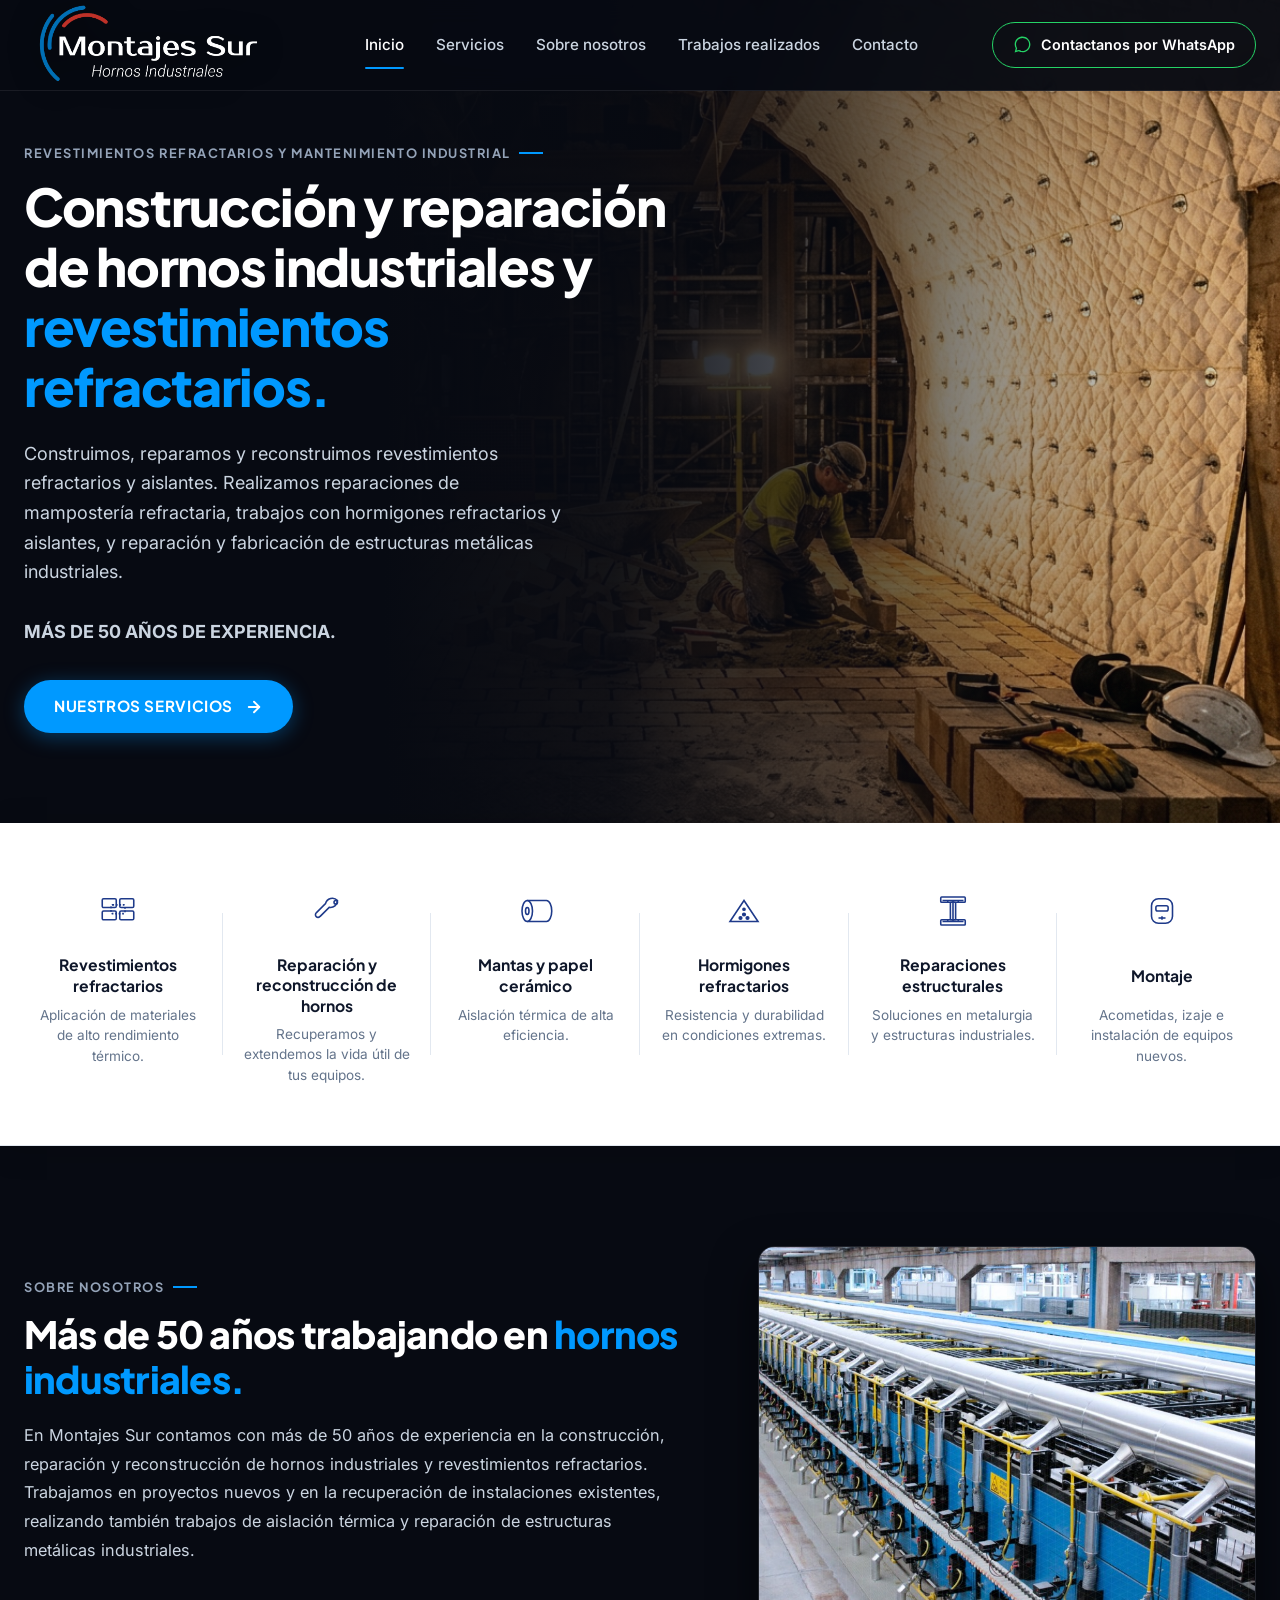
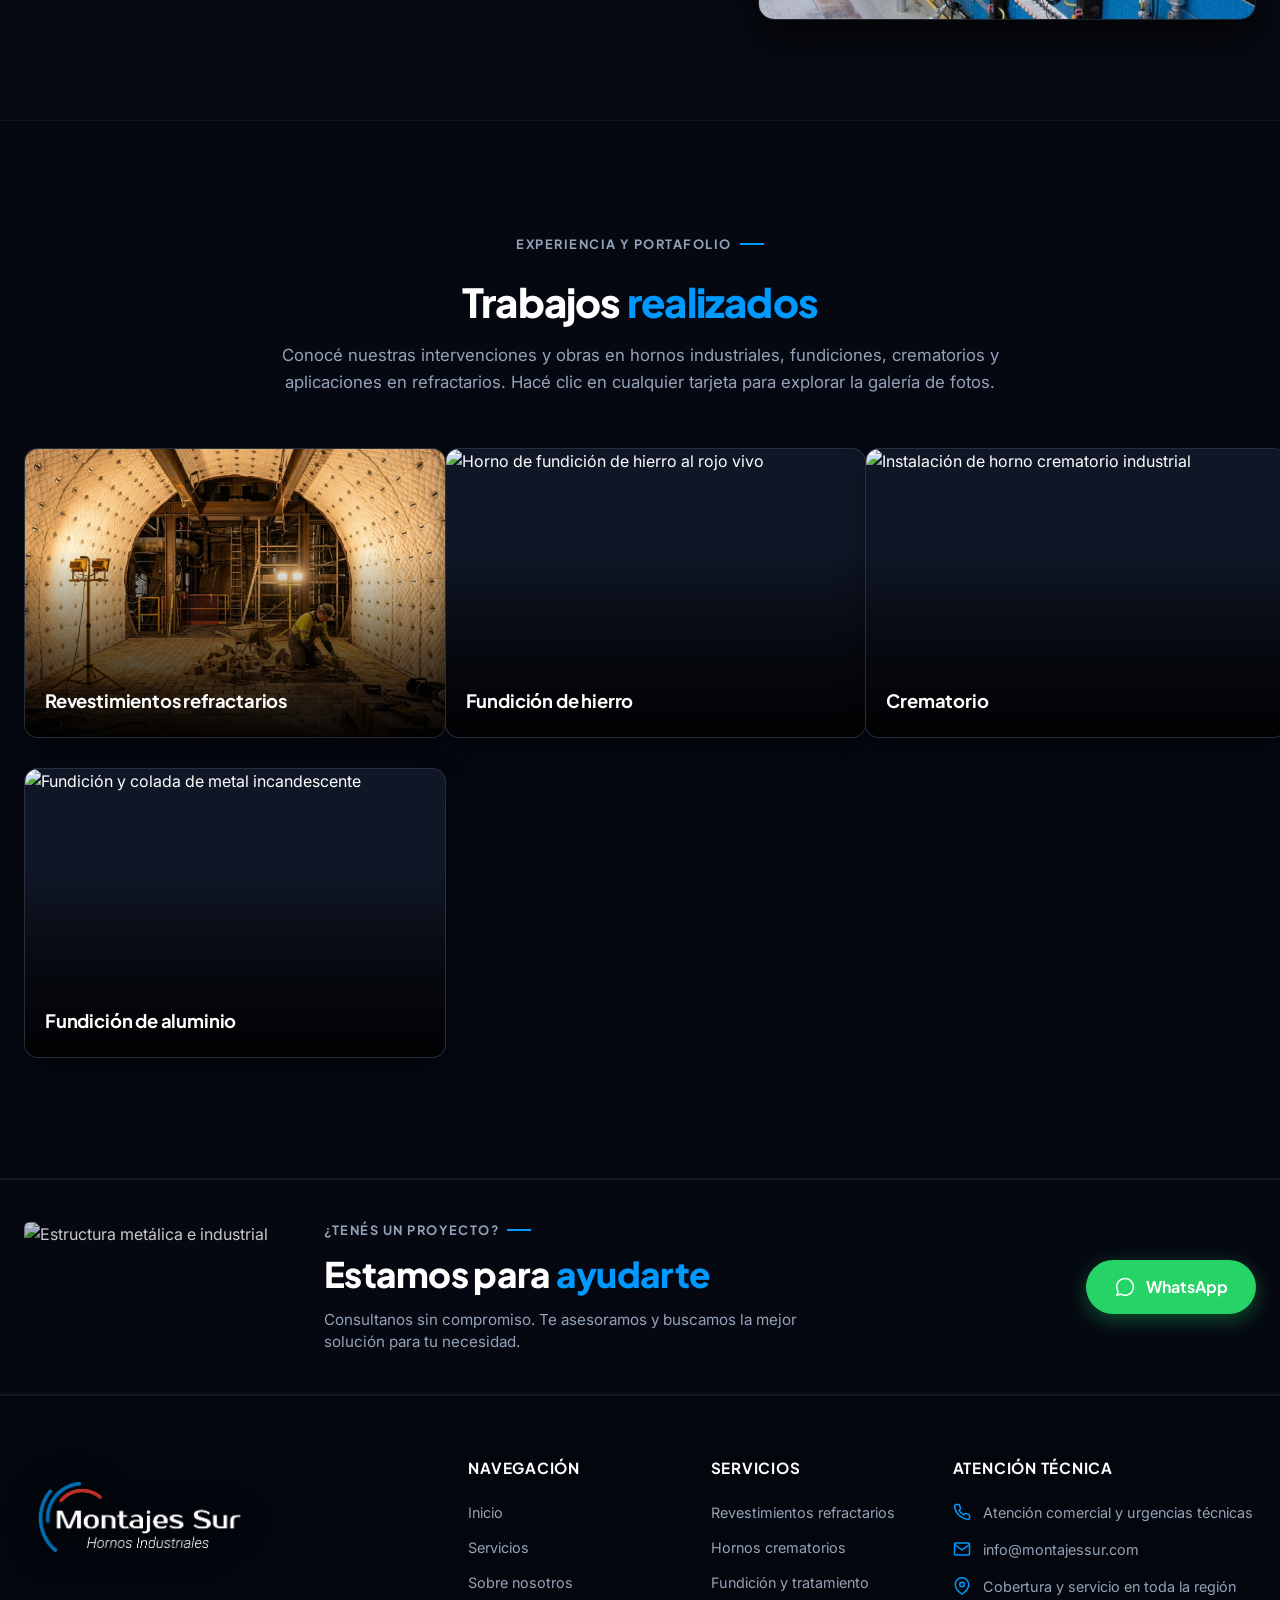
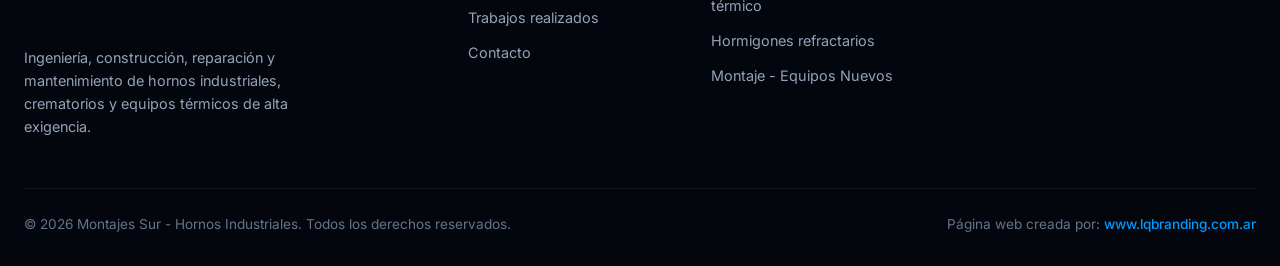
==== index.html @ ee06b04e "Agregar credito de desarrollo web en footer: LQ Branding" ====
<!DOCTYPE html>
<html lang="es">
<head>
    <meta charset="UTF-8">
    <meta name="viewport" content="width=device-width, initial-scale=1.0">
    <title>Montajes Sur | Hornos Industriales y Revestimientos Refractarios</title>
    <meta name="description" content="Más de 50 años de experiencia en la construcción, reparación y mantenimiento de hornos industriales, crematorios y equipos térmicos. Soluciones en refractarios.">

    <!-- Fuentes de Google -->
    <link rel="preconnect" href="https://fonts.googleapis.com">
    <link rel="preconnect" href="https://fonts.gstatic.com" crossorigin>
    <link href="https://fonts.googleapis.com/css2?family=Inter:wght@300;400;500;600;700&family=Plus+Jakarta+Sans:wght@500;600;700;800&display=swap" rel="stylesheet">

    <!-- Estilos CSS Vanilla -->
    <link rel="stylesheet" href="style.css">
</head>
<body>

    <!-- Overlay oscuro de fondo para cuando el menú móvil esté abierto -->
    <div class="nav-overlay" id="nav-overlay"></div>

    <!-- =========================================================================
         HEADER / BARRA DE NAVEGACIÓN
         ========================================================================= -->
    <header class="site-header">
        <div class="container nav-container">
            <!-- Logotipo Oficial Montajes Sur -->
            <a href="#inicio" class="brand-logo" aria-label="Montajes Sur Inicio">
                <img src="IMG/Montaje Sur LOGO.png" alt="Montajes Sur - Hornos Industriales" class="site-logo-img">
            </a>

            <!-- Menú de navegación (Desktop y Mobile) -->
            <nav class="nav-menu" id="nav-menu">
                <a href="#inicio" class="nav-link active">Inicio</a>
                <a href="#servicios" class="nav-link">Servicios</a>
                <a href="#nosotros" class="nav-link">Sobre nosotros</a>
                <a href="#trabajos" class="nav-link">Trabajos realizados</a>
                <a href="#contacto" class="nav-link">Contacto</a>
            </nav>

            <!-- Botón WhatsApp Desktop -->
            <a id="nav-whatsapp-btn" href="https://wa.me/5491100000000?text=Hola%20Montajes%20Sur,%20quisiera%20hacer%20una%20consulta" target="_blank" rel="noopener noreferrer" class="btn-whatsapp-outline nav-cta-btn">
                <svg viewBox="0 0 24 24">
                    <path d="M12.04 2C6.58 2 2.13 6.45 2.13 11.91C2.13 13.66 2.59 15.36 3.45 16.86L2.05 22L7.3 20.62C8.75 21.41 10.38 21.83 12.04 21.83C17.5 21.83 21.95 17.38 21.95 11.92C21.95 9.27 20.92 6.78 19.05 4.91C17.18 3.03 14.69 2 12.04 2M12.05 3.67C14.25 3.67 16.31 4.53 17.87 6.09C19.42 7.65 20.28 9.72 20.28 11.92C20.28 16.46 16.58 20.15 12.04 20.15C10.56 20.15 9.11 19.76 7.85 19.01L7.55 18.83L4.43 19.65L5.26 16.61L5.06 16.29C4.24 14.99 3.81 13.47 3.81 11.91C3.81 7.37 7.5 3.67 12.05 3.67Z"/>
                </svg>
                <span>Contactanos por WhatsApp</span>
            </a>

            <!-- Botón Hamburguesa para Móvil -->
            <button class="hamburger-btn" id="hamburger-btn" aria-label="Abrir menú de navegación" aria-expanded="false">
                <span></span>
                <span></span>
                <span></span>
            </button>
        </div>
    </header>

    <main>
        <!-- =========================================================================
             HERO SECTION
             ========================================================================= -->
        <section class="hero-section" id="inicio">
            <!-- Imagen de fondo con degradado fundido -->
            <div class="hero-background-wrapper">
                <div class="hero-overlay"></div>
                <img 
                    src="IMG/hero-horno.jpg" 
                    alt="Interior de horno industrial con revestimiento refractario e iluminación de trabajo" 
                    class="hero-bg-image"
                    onerror="this.onerror=null;this.src='https://images.unsplash.com/photo-1504917599217-d4dc5ebe6122?auto=format&fit=crop&w=1600&q=80'"
                >
            </div>

            <div class="container">
                <div class="hero-content">
                    <span class="section-pretitle">REVESTIMIENTOS REFRACTARIOS Y MANTENIMIENTO INDUSTRIAL</span>
                    <h1 class="hero-title">
                        Construcción y reparación de hornos industriales y <span class="accent-blue">revestimientos refractarios.</span>
                    </h1>
                    <p class="hero-description">
                        Construimos, reparamos y reconstruimos revestimientos refractarios y aislantes. Realizamos reparaciones de mampostería refractaria, trabajos con hormigones refractarios y aislantes, y reparación y fabricación de estructuras metálicas industriales.
                        <br><br>
                        <strong>MÁS DE 50 AÑOS DE EXPERIENCIA.</strong>
                    </p>
                    <a href="#servicios" class="btn-primary-blue">
                        <span>Nuestros Servicios</span>
                        <svg viewBox="0 0 24 24" fill="none" stroke="currentColor" stroke-width="2.5" stroke-linecap="round" stroke-linejoin="round">
                            <line x1="5" y1="12" x2="19" y2="12"></line>
                            <polyline points="12 5 19 12 12 19"></polyline>
                        </svg>
                    </a>
                </div>
            </div>
        </section>

        <!-- =========================================================================
             FRANJA BLANCA: LOS 6 SERVICIOS PRINCIPALES
             ========================================================================= -->
        <section class="services-strip" id="servicios">
            <div class="container">
                <div class="services-grid">

                    <!-- Tarjeta 1: Revestimientos refractarios -->
                    <div class="service-card">
                        <div class="service-icon-box" aria-hidden="true">
                            <svg viewBox="0 0 48 48" fill="none" stroke="currentColor">
                                <rect x="6" y="10" width="16" height="10" rx="1.5"/>
                                <rect x="26" y="10" width="16" height="10" rx="1.5"/>
                                <rect x="6" y="24" width="16" height="10" rx="1.5"/>
                                <rect x="26" y="24" width="16" height="10" rx="1.5"/>
                                <rect x="16" y="17" width="16" height="10" rx="1.5" stroke-dasharray="2 2"/>
                            </svg>
                        </div>
                        <h3 class="service-title">Revestimientos refractarios</h3>
                        <p class="service-text">Aplicación de materiales de alto rendimiento térmico.</p>
                    </div>

                    <!-- Tarjeta 2: Reparación y reconstrucción -->
                    <div class="service-card">
                        <div class="service-icon-box" aria-hidden="true">
                            <svg viewBox="0 0 48 48" fill="none" stroke="currentColor">
                                <path d="M36 12a8 8 0 0 1-9.5 7.8L16.2 30.1a3 3 0 1 1-4.2-4.2l10.3-10.3A8 8 0 0 1 36 12z"/>
                                <circle cx="34" cy="14" r="2"/>
                            </svg>
                        </div>
                        <h3 class="service-title">Reparación y reconstrucción de hornos</h3>
                        <p class="service-text">Recuperamos y extendemos la vida útil de tus equipos.</p>
                    </div>

                    <!-- Tarjeta 3: Mantas y papel cerámico -->
                    <div class="service-card">
                        <div class="service-icon-box" aria-hidden="true">
                            <svg viewBox="0 0 48 48" fill="none" stroke="currentColor">
                                <ellipse cx="14" cy="24" rx="6" ry="12"/>
                                <path d="M14 12h22c3.3 0 6 5.4 6 12s-2.7 12-6 12H14"/>
                                <ellipse cx="14" cy="24" rx="2" ry="4"/>
                            </svg>
                        </div>
                        <h3 class="service-title">Mantas y papel cerámico</h3>
                        <p class="service-text">Aislación térmica de alta eficiencia.</p>
                    </div>

                    <!-- Tarjeta 4: Hormigones refractarios -->
                    <div class="service-card">
                        <div class="service-icon-box" aria-hidden="true">
                            <svg viewBox="0 0 48 48" fill="none" stroke="currentColor">
                                <path d="M8 36L24 12L40 36H8Z"/>
                                <circle cx="24" cy="28" r="1.5" fill="currentColor"/>
                                <circle cx="20" cy="32" r="1.5" fill="currentColor"/>
                                <circle cx="28" cy="32" r="1.5" fill="currentColor"/>
                                <circle cx="24" cy="22" r="1.2" fill="currentColor"/>
                            </svg>
                        </div>
                        <h3 class="service-title">Hormigones refractarios</h3>
                        <p class="service-text">Resistencia y durabilidad en condiciones extremas.</p>
                    </div>

                    <!-- Tarjeta 5: Reparaciones estructurales -->
                    <div class="service-card">
                        <div class="service-icon-box" aria-hidden="true">
                            <svg viewBox="0 0 48 48" fill="none" stroke="currentColor">
                                <path d="M12 12h24M12 36h24M24 12v24M18 12v2M30 12v2M18 34v2M30 34v2"/>
                                <rect x="10" y="8" width="28" height="6" rx="1"/>
                                <rect x="10" y="34" width="28" height="6" rx="1"/>
                                <rect x="21" y="14" width="6" height="20" rx="1"/>
                            </svg>
                        </div>
                        <h3 class="service-title">Reparaciones estructurales</h3>
                        <p class="service-text">Soluciones en metalurgia y estructuras industriales.</p>
                    </div>

                    <!-- Tarjeta 6: Montaje - Equipos Nuevos -->
                    <div class="service-card">
                        <div class="service-icon-box" aria-hidden="true">
                            <svg viewBox="0 0 48 48" fill="none" stroke="currentColor">
                                <rect x="12" y="10" width="24" height="28" rx="8"/>
                                <rect x="17" y="18" width="14" height="6" rx="2"/>
                                <line x1="24" y1="30" x2="24" y2="34"/>
                                <line x1="20" y1="32" x2="28" y2="32"/>
                            </svg>
                        </div>
                        <h3 class="service-title">Montaje</h3>
                        <p class="service-text">Acometidas, izaje e instalación de equipos nuevos.</p>
                    </div>

                </div>
            </div>
        </section>

        <!-- =========================================================================
             SECCIÓN 1: "SOBRE NOSOTROS"
             ========================================================================= -->
        <section class="about-section" id="nosotros">
            <div class="container">
                <div class="about-layout-standalone">

                    <!-- Columna Izquierda: Información Corporativa -->
                    <div class="about-content">
                        <span class="section-pretitle">SOBRE NOSOTROS</span>
                        <h2 class="about-title">
                            Más de 50 años trabajando en <span class="accent-blue">hornos industriales.</span>
                        </h2>
                        <p class="about-description">
                            En Montajes Sur contamos con más de 50 años de experiencia en la construcción, reparación y reconstrucción de hornos industriales y revestimientos refractarios. Trabajamos en proyectos nuevos y en la recuperación de instalaciones existentes, realizando también trabajos de aislación térmica y reparación de estructuras metálicas industriales.
                        </p>
                    </div>

                    <!-- Columna Derecha: Imagen Industrial Destacada -->
                    <div class="about-showcase-box">
                        <div class="about-image-wrapper">
                            <img 
                                src="IMG/sobre-nosotros.jpg" 
                                alt="Instalaciones y hornos industriales Montajes Sur" 
                                class="about-showcase-img"
                                onerror="this.onerror=null;this.src='IMG/hero-horno.jpg'"
                            >
                        </div>
                    </div>

                </div>
            </div>
        </section>

        <!-- =========================================================================
             SECCIÓN 2: "TRABAJOS REALIZADOS" (SECCIÓN DEDICADA CON TARJETAS GRANDES)
             ========================================================================= -->
        <section class="works-section" id="trabajos">
            <div class="container">
                
                <div class="section-heading-center">
                    <span class="section-pretitle">EXPERIENCIA Y PORTAFOLIO</span>
                    <h2 class="section-title-large">
                        Trabajos <span class="accent-blue">realizados</span>
                    </h2>
                    <p class="section-subtitle-text">
                        Conocé nuestras intervenciones y obras en hornos industriales, fundiciones, crematorios y aplicaciones en refractarios. Hacé clic en cualquier tarjeta para explorar la galería de fotos.
                    </p>
                </div>

                <!-- Grilla de Tarjetas Grandes (se llena dinámicamente desde Supabase) -->
                <div class="gallery-grid-large" id="trabajos-grid">
                    <!-- Tarjeta 1: Revestimientos refractarios -->
                    <div class="gallery-card">
                        <img 
                            src="IMG/hero-horno.jpg" 
                            alt="Revestimientos refractarios en interior de horno" 
                            class="gallery-card-img"
                        >
                        <div class="gallery-card-overlay">
                            <span class="gallery-card-label">Revestimientos refractarios</span>
                        </div>
                    </div>

                    <!-- Tarjeta 2: Fundición de hierro -->
                    <div class="gallery-card">
                        <img 
                            src="https://images.unsplash.com/photo-1518709268805-4e9042af9f23?auto=format&fit=crop&w=800&q=80" 
                            alt="Horno de fundición de hierro al rojo vivo" 
                            class="gallery-card-img"
                        >
                        <div class="gallery-card-overlay">
                            <span class="gallery-card-label">Fundición de hierro</span>
                        </div>
                    </div>

                    <!-- Tarjeta 3: Crematorio -->
                    <div class="gallery-card">
                        <img 
                            src="https://images.unsplash.com/photo-1587293852726-70cdb56c2866?auto=format&fit=crop&w=800&q=80" 
                            alt="Instalación de horno crematorio industrial" 
                            class="gallery-card-img"
                        >
                        <div class="gallery-card-overlay">
                            <span class="gallery-card-label">Crematorio</span>
                        </div>
                    </div>

                    <!-- Tarjeta 4: Fundición de aluminio -->
                    <div class="gallery-card">
                        <img 
                            src="https://images.unsplash.com/photo-1504917599217-d4dc5ebe6122?auto=format&fit=crop&w=800&q=80" 
                            alt="Fundición y colada de metal incandescente" 
                            class="gallery-card-img"
                        >
                        <div class="gallery-card-overlay">
                            <span class="gallery-card-label">Fundición de aluminio</span>
                        </div>
                    </div>
                </div>

            </div>
        </section>

        <!-- =========================================================================
             BANNER PRE-FOOTER: "¿TENÉS UN PROYECTO? ESTAMOS PARA AYUDARTE"
             ========================================================================= -->
        <section class="cta-banner-section" id="contacto">
            <div class="container">
                <div class="cta-banner-grid">
                    <!-- Imagen miniatura industrial de vigas y planta -->
                    <div class="cta-banner-image-box">
                        <img 
                            src="https://images.unsplash.com/photo-1513828583688-c52646db42da?auto=format&fit=crop&w=600&q=80" 
                            alt="Estructura metálica e industrial" 
                            class="cta-banner-img"
                        >
                    </div>

                    <!-- Texto del Banner -->
                    <div class="cta-banner-text">
                        <span class="section-pretitle" style="margin-bottom: 6px;">¿TENÉS UN PROYECTO?</span>
                        <h2 class="cta-banner-title">
                            Estamos para <span class="accent-blue">ayudarte</span>
                        </h2>
                        <p class="cta-banner-desc" id="cta-banner-desc">
                            Consultanos sin compromiso. Te asesoramos y buscamos la mejor solución para tu necesidad.
                        </p>
                    </div>

                    <!-- Botón WhatsApp de Acción Directa -->
                    <div class="cta-banner-btn-box">
                        <a id="cta-whatsapp-btn" href="https://wa.me/5491100000000?text=Hola%20Montajes%20Sur,%20tengo%20un%20proyecto%20y%20quisiera%20asesoramiento" target="_blank" rel="noopener noreferrer" class="btn-whatsapp-solid">
                            <svg viewBox="0 0 24 24">
                                <path d="M12.04 2C6.58 2 2.13 6.45 2.13 11.91C2.13 13.66 2.59 15.36 3.45 16.86L2.05 22L7.3 20.62C8.75 21.41 10.38 21.83 12.04 21.83C17.5 21.83 21.95 17.38 21.95 11.92C21.95 9.27 20.92 6.78 19.05 4.91C17.18 3.03 14.69 2 12.04 2M12.05 3.67C14.25 3.67 16.31 4.53 17.87 6.09C19.42 7.65 20.28 9.72 20.28 11.92C20.28 16.46 16.58 20.15 12.04 20.15C10.56 20.15 9.11 19.76 7.85 19.01L7.55 18.83L4.43 19.65L5.26 16.61L5.06 16.29C4.24 14.99 3.81 13.47 3.81 11.91C3.81 7.37 7.5 3.67 12.05 3.67Z"/>
                            </svg>
                            <span>WhatsApp</span>
                        </a>
                    </div>
                </div>
            </div>
        </section>
    </main>

    <!-- =========================================================================
         FOOTER CORPORATIVO
         ========================================================================= -->
    <footer class="site-footer">
        <div class="container">
            <div class="footer-grid">
                <!-- Columna Marca -->
                <div class="footer-col-brand">
                    <a href="#inicio" class="brand-logo" style="margin-bottom: 12px;" aria-label="Montajes Sur Inicio">
                        <img src="IMG/Montaje Sur LOGO.png" alt="Montajes Sur - Hornos Industriales" class="site-logo-img footer-logo-img">
                    </a>
                    <p class="footer-brand-text">
                        Ingeniería, construcción, reparación y mantenimiento de hornos industriales, crematorios y equipos térmicos de alta exigencia.
                    </p>
                </div>

                <!-- Columna Enlaces Rápidos -->
                <div>
                    <h4 class="footer-col-title">Navegación</h4>
                    <ul class="footer-links">
                        <li><a href="#inicio">Inicio</a></li>
                        <li><a href="#servicios">Servicios</a></li>
                        <li><a href="#nosotros">Sobre nosotros</a></li>
                        <li><a href="#trabajos">Trabajos realizados</a></li>
                        <li><a href="#contacto">Contacto</a></li>
                    </ul>
                </div>

                <!-- Columna Especialidades -->
                <div>
                    <h4 class="footer-col-title">Servicios</h4>
                    <ul class="footer-links">
                        <li><a href="#servicios">Revestimientos refractarios</a></li>
                        <li><a href="#servicios">Hornos crematorios</a></li>
                        <li><a href="#servicios">Fundición y tratamiento térmico</a></li>
                        <li><a href="#servicios">Hormigones refractarios</a></li>
                        <li><a href="#servicios">Montaje - Equipos Nuevos</a></li>
                    </ul>
                </div>

                <!-- Columna Contacto -->
                <div>
                    <h4 class="footer-col-title">Atención Técnica</h4>
                    <div class="footer-contact-item">
                        <svg viewBox="0 0 24 24" fill="none" stroke="currentColor" stroke-width="2"><path d="M22 16.92v3a2 2 0 0 1-2.18 2 19.79 19.79 0 0 1-8.63-3.07 19.5 19.5 0 0 1-6-6 19.79 19.79 0 0 1-3.07-8.67A2 2 0 0 1 4.11 2h3a2 2 0 0 1 2 1.72 12.84 12.84 0 0 0 .7 2.81 2 2 0 0 1-.45 2.11L8.09 9.91a16 16 0 0 0 6 6l1.27-1.27a2 2 0 0 1 2.11-.45 12.84 12.84 0 0 0 2.81.7A2 2 0 0 1 22 16.92z"></path></svg>
                        <span id="footer-telefono">Atención comercial y urgencias técnicas</span>
                    </div>
                    <div class="footer-contact-item">
                        <svg viewBox="0 0 24 24" fill="none" stroke="currentColor" stroke-width="2"><path d="M4 4h16c1.1 0 2 .9 2 2v12c0 1.1-.9 2-2 2H4c-1.1 0-2-.9-2-2V6c0-1.1.9-2 2-2z"></path><polyline points="22,6 12,13 2,6"></polyline></svg>
                        <span id="footer-email">info@montajessur.com</span>
                    </div>
                    <div class="footer-contact-item">
                        <svg viewBox="0 0 24 24" fill="none" stroke="currentColor" stroke-width="2"><path d="M21 10c0 7-9 13-9 13s-9-6-9-13a9 9 0 0 1 18 0z"></path><circle cx="12" cy="10" r="3"></circle></svg>
                        <span id="footer-cobertura">Cobertura y servicio en toda la región</span>
                    </div>
                </div>
            </div>

            <div class="footer-bottom">
                <p>&copy; 2026 Montajes Sur - Hornos Industriales. Todos los derechos reservados.</p>
                <p>Página web creada por: <a href="https://www.lqbranding.com.ar" target="_blank" rel="noopener noreferrer" class="footer-credit-link">www.lqbranding.com.ar</a></p>
            </div>
        </div>
    </footer>

    <!-- =========================================================================
         VISOR MODAL / LIGHTBOX PARA VISUALIZAR TRABAJOS Y SUS FOTOS
         ========================================================================= -->
    <div id="lightbox-modal" class="lightbox-overlay" aria-hidden="true" role="dialog">
        <div class="lightbox-container">
            <button id="lightbox-close-btn" class="lightbox-close-btn" aria-label="Cerrar visor">&times;</button>
            
            <div class="lightbox-main-img-wrap">
                <button id="lightbox-prev-btn" class="lightbox-nav-btn lightbox-prev-btn" aria-label="Foto anterior">
                    <svg viewBox="0 0 24 24" fill="none" stroke="currentColor" stroke-width="2.5" width="20" height="20">
                        <polyline points="15 18 9 12 15 6"></polyline>
                    </svg>
                </button>

                <img id="lightbox-current-img" src="" alt="Trabajo realizado" class="lightbox-main-img">

                <button id="lightbox-next-btn" class="lightbox-nav-btn lightbox-next-btn" aria-label="Foto siguiente">
                    <svg viewBox="0 0 24 24" fill="none" stroke="currentColor" stroke-width="2.5" width="20" height="20">
                        <polyline points="9 18 15 12 9 6"></polyline>
                    </svg>
                </button>
            </div>

            <div class="lightbox-info">
                <div>
                    <h3 id="lightbox-title" class="lightbox-title">Título del trabajo</h3>
                    <p id="lightbox-desc" style="font-size: 0.85rem; color: var(--color-text-gray); margin-top: 4px;"></p>
                </div>
                <span id="lightbox-counter" class="lightbox-counter">1 / 1</span>
            </div>

            <div id="lightbox-thumbs-strip" class="lightbox-thumbs-strip"></div>
        </div>
    </div>

    <!-- Supabase JS Client y Conexión -->
    <script src="https://cdn.jsdelivr.net/npm/@supabase/supabase-js@2"></script>
    <script src="supabase-client.js"></script>

    <!-- Lógica JavaScript Vanilla para navegación y menú hamburguesa -->
    <script src="script.js"></script>
</body>
</html>
---- style.css ----
/* ==========================================================================
   MONTAJES SUR - HORNOS INDUSTRIALES
   Estilos Principales (Vanilla CSS - Responsive - Sin frameworks)
   ========================================================================== */

@import url('https://fonts.googleapis.com/css2?family=Plus+Jakarta+Sans:wght@400;500;600;700;800&family=Inter:wght@300;400;500;600;700&display=swap');

/* --- 1. VARIABLES GLOBALES --- */
:root {
    --font-heading: 'Plus Jakarta Sans', sans-serif;
    --font-body: 'Inter', sans-serif;

    /* Paleta Cromática */
    --color-bg-dark: #070a12;
    --color-bg-hero: #070a12;
    --color-bg-card-dark: #0f1626;
    --color-bg-light: #ffffff;
    --color-bg-light-soft: #f8fafc;

    --color-accent-blue: #0099ff;
    --color-accent-blue-hover: #007fd6;
    --color-accent-blue-light: #38bdf8;
    --color-accent-red: #ef4444;

    --color-whatsapp: #25d366;
    --color-whatsapp-hover: #1ebd57;

    --color-text-white: #ffffff;
    --color-text-gray: #94a3b8;
    --color-text-dark: #0f172a;
    --color-text-dark-muted: #64748b;

    --border-dark: rgba(255, 255, 255, 0.08);
    --border-light: #e2e8f0;

    --shadow-soft: 0 10px 30px -10px rgba(0, 0, 0, 0.3);
    --shadow-card: 0 4px 20px rgba(0, 0, 0, 0.06);

    --transition: all 0.3s cubic-bezier(0.4, 0, 0.2, 1);
    --container-max: 1320px;
}

/* --- 2. RESET Y BASES --- */
*, *::before, *::after {
    margin: 0;
    padding: 0;
    box-sizing: border-box;
}

html {
    scroll-behavior: smooth;
    font-size: 16px;
    scroll-padding-top: 105px;
}

/* Compensación de desplazamiento para que el header fijo nunca tape las secciones */
#inicio,
#servicios,
#nosotros,
#trabajos,
#contacto {
    scroll-margin-top: 105px;
}

body {
    font-family: var(--font-body);
    background-color: var(--color-bg-dark);
    color: var(--color-text-white);
    line-height: 1.6;
    overflow-x: hidden;
    -webkit-font-smoothing: antialiased;
}

img {
    max-width: 100%;
    height: auto;
    display: block;
}

a {
    text-decoration: none;
    color: inherit;
    transition: var(--transition);
}

ul {
    list-style: none;
}

button {
    font-family: inherit;
    cursor: pointer;
    border: none;
    background: none;
    transition: var(--transition);
}

.container {
    width: 100%;
    max-width: var(--container-max);
    margin: 0 auto;
    padding: 0 24px;
}

/* Acentos y Tipografía Reutilizable */
.accent-blue {
    color: var(--color-accent-blue);
}

.section-pretitle {
    display: inline-flex;
    align-items: center;
    gap: 8px;
    font-family: var(--font-heading);
    font-size: 0.8rem;
    font-weight: 700;
    letter-spacing: 0.12em;
    text-transform: uppercase;
    color: var(--color-text-gray);
    margin-bottom: 14px;
}

.section-pretitle::after {
    content: "";
    display: inline-block;
    width: 24px;
    height: 2px;
    background-color: var(--color-accent-blue);
}

/* --- 3. HEADER & NAVEGACIÓN --- */
.site-header {
    position: fixed;
    top: 0;
    left: 0;
    width: 100%;
    z-index: 2000;
    background-color: rgba(7, 10, 18, 0.95);
    backdrop-filter: blur(12px);
    border-bottom: 1px solid var(--border-dark);
    transition: var(--transition);
}

.nav-container {
    display: flex;
    align-items: center;
    justify-content: space-between;
    height: 90px;
}

/* Logo Oficial */
.brand-logo {
    display: inline-flex;
    align-items: center;
    text-decoration: none;
    z-index: 2050;
}

.site-logo-img {
    height: 188px;
    width: auto;
    max-width: 580px;
    object-fit: contain;
    display: block;
    margin: -44px 16px -44px 0;
    filter: drop-shadow(0 2px 14px rgba(0, 0, 0, 0.6));
    transition: transform 0.25s ease;
}

.brand-logo:hover .site-logo-img {
    transform: scale(1.04);
}

.footer-logo-img {
    height: 175px;
    max-width: 550px;
    margin: -25px 0 12px 0;
}

/* Navegación Desktop */
.nav-menu {
    display: flex;
    align-items: center;
    gap: 32px;
}

.nav-link {
    font-size: 0.95rem;
    font-weight: 500;
    color: #cbd5e1;
    position: relative;
    padding: 8px 0;
    transition: color 0.25s ease;
}

.nav-link:hover {
    color: var(--color-text-white);
}

.nav-link.active {
    color: var(--color-text-white);
}

.nav-link::after {
    content: "";
    position: absolute;
    bottom: -4px;
    left: 0;
    width: 100%;
    height: 2px;
    background-color: var(--color-accent-blue);
    border-radius: 2px;
    transform: scaleX(0);
    transform-origin: center;
    opacity: 0;
    transition: transform 0.28s cubic-bezier(0.25, 1, 0.5, 1), opacity 0.25s ease;
}

.nav-link.active::after {
    transform: scaleX(1);
    opacity: 1;
}

/* Botón WhatsApp Header (Desktop) */
.btn-whatsapp-outline {
    display: inline-flex;
    align-items: center;
    gap: 9px;
    padding: 10px 20px;
    border: 1.5px solid var(--color-whatsapp);
    border-radius: 9999px;
    color: var(--color-text-white);
    font-size: 0.9rem;
    font-weight: 600;
    background: transparent;
    transition: var(--transition);
    white-space: nowrap;
}

.btn-whatsapp-outline svg {
    width: 19px;
    height: 19px;
    fill: var(--color-whatsapp);
    transition: var(--transition);
}

.btn-whatsapp-outline:hover {
    background-color: var(--color-whatsapp);
    color: #052e16;
}

.btn-whatsapp-outline:hover svg {
    fill: #052e16;
}

/* Overlay para fondo en móvil */
.nav-overlay {
    position: fixed;
    inset: 0;
    background-color: rgba(0, 0, 0, 0.75);
    backdrop-filter: blur(4px);
    z-index: 1500;
    opacity: 0;
    visibility: hidden;
    transition: opacity 0.3s ease, visibility 0.3s ease;
}

.nav-overlay.is-active {
    opacity: 1;
    visibility: visible;
}

/* Botón Hamburguesa (Móvil) */
.hamburger-btn {
    display: none;
    flex-direction: column;
    justify-content: space-between;
    width: 30px;
    height: 22px;
    background: transparent;
    border: none;
    cursor: pointer;
    z-index: 2200;
    padding: 0;
}

.hamburger-btn span {
    display: block;
    width: 100%;
    height: 2.5px;
    background-color: var(--color-text-white);
    border-radius: 2px;
    transition: var(--transition);
}

.hamburger-btn.is-active span:nth-child(1) {
    transform: translateY(9.5px) rotate(45deg);
}

.hamburger-btn.is-active span:nth-child(2) {
    opacity: 0;
}

.hamburger-btn.is-active span:nth-child(3) {
    transform: translateY(-9.5px) rotate(-45deg);
}

/* --- 4. HERO SECTION --- */
.hero-section {
    position: relative;
    min-height: 90vh;
    padding-top: 140px;
    padding-bottom: 90px;
    display: flex;
    align-items: center;
    background-color: var(--color-bg-dark);
    overflow: hidden;
}

.hero-background-wrapper {
    position: absolute;
    inset: 0;
    width: 100%;
    height: 100%;
    z-index: 1;
    overflow: hidden;
}

.hero-bg-image {
    width: 100%;
    height: 100%;
    object-fit: cover;
    object-position: 80% center;
}

.hero-overlay {
    position: absolute;
    inset: 0;
    background: linear-gradient(
        90deg,
        #070a12 0%,
        #070a12 30%,
        rgba(7, 10, 18, 0.95) 48%,
        rgba(7, 10, 18, 0.7) 65%,
        rgba(7, 10, 18, 0.35) 82%,
        rgba(7, 10, 18, 0.1) 100%
    );
    z-index: 2;
}

.hero-content {
    position: relative;
    z-index: 3;
    max-width: 660px;
}

.hero-title {
    font-family: var(--font-heading);
    font-size: 3.25rem;
    font-weight: 800;
    line-height: 1.15;
    letter-spacing: -0.025em;
    color: var(--color-text-white);
    margin-bottom: 22px;
}

.hero-title span {
    color: var(--color-accent-blue);
}

.hero-description {
    font-size: 1.125rem;
    line-height: 1.65;
    color: #cbd5e1;
    margin-bottom: 34px;
    max-width: 540px;
}

.btn-primary-blue {
    display: inline-flex;
    align-items: center;
    gap: 12px;
    background-color: var(--color-accent-blue);
    color: var(--color-text-white);
    padding: 14px 30px;
    border-radius: 9999px;
    font-family: var(--font-heading);
    font-size: 0.95rem;
    font-weight: 700;
    letter-spacing: 0.04em;
    text-transform: uppercase;
    box-shadow: 0 4px 20px rgba(0, 153, 255, 0.35);
    transition: var(--transition);
}

.btn-primary-blue svg {
    width: 18px;
    height: 18px;
    transition: transform 0.25s ease;
}

.btn-primary-blue:hover {
    background-color: var(--color-accent-blue-hover);
    box-shadow: 0 6px 25px rgba(0, 153, 255, 0.5);
    transform: translateY(-2px);
}

.btn-primary-blue:hover svg {
    transform: translateX(5px);
}

/* --- 5. FRANJA BLANCA: LOS 6 SERVICIOS PRINCIPALES --- */
.services-strip {
    background-color: var(--color-bg-light);
    color: var(--color-text-dark);
    padding: 60px 0;
    border-bottom: 1px solid var(--border-light);
    box-shadow: 0 4px 30px rgba(0, 0, 0, 0.15);
    position: relative;
    z-index: 10;
}

.services-grid {
    display: grid;
    grid-template-columns: repeat(6, 1fr);
    gap: 20px;
}

.service-card {
    display: flex;
    flex-direction: column;
    align-items: center;
    text-align: center;
    padding: 0 10px;
    position: relative;
    transition: var(--transition);
}

/* Línea separadora vertical sutil en pantallas grandes */
.service-card:not(:last-child)::after {
    content: "";
    position: absolute;
    right: -10px;
    top: 15%;
    height: 70%;
    width: 1px;
    background-color: #e2e8f0;
}

.service-icon-box {
    width: 56px;
    height: 56px;
    display: flex;
    align-items: center;
    justify-content: center;
    margin-bottom: 16px;
    color: #1e3a8a;
    transition: var(--transition);
}

.service-icon-box svg {
    width: 42px;
    height: 42px;
    stroke-width: 1.8;
}

.service-card:hover .service-icon-box {
    transform: translateY(-4px) scale(1.05);
    color: var(--color-accent-blue);
}

.service-title {
    font-family: var(--font-heading);
    font-size: 0.98rem;
    font-weight: 700;
    line-height: 1.3;
    color: var(--color-text-dark);
    margin-bottom: 8px;
    min-height: 42px;
    display: flex;
    align-items: center;
    justify-content: center;
}

.service-text {
    font-size: 0.85rem;
    line-height: 1.5;
    color: var(--color-text-dark-muted);
}

/* --- 6. SECCIÓN "SOBRE NOSOTROS" (DEDICADA) --- */
.about-section {
    padding: 100px 0;
    background-color: var(--color-bg-dark);
    position: relative;
}

.about-layout-standalone {
    display: grid;
    grid-template-columns: 1.15fr 0.85fr;
    gap: 60px;
    align-items: center;
}

.about-content {
    padding-right: 10px;
}

.about-title {
    font-family: var(--font-heading);
    font-size: 2.35rem;
    font-weight: 800;
    line-height: 1.2;
    letter-spacing: -0.02em;
    color: var(--color-text-white);
    margin-bottom: 20px;
}

.about-title span {
    color: var(--color-accent-blue);
}

.about-description {
    font-size: 1.02rem;
    line-height: 1.75;
    color: #cbd5e1;
    margin-bottom: 28px;
}

/* Indicadores Clave de la Empresa */
.about-stats-grid {
    display: grid;
    grid-template-columns: repeat(3, 1fr);
    gap: 16px;
    margin-bottom: 34px;
}

.about-stat-card {
    background: rgba(255, 255, 255, 0.03);
    border: 1px solid rgba(255, 255, 255, 0.08);
    border-radius: 10px;
    padding: 16px 12px;
    text-align: center;
    transition: var(--transition);
}

.about-stat-card:hover {
    border-color: rgba(0, 153, 255, 0.4);
    background: rgba(0, 153, 255, 0.04);
    transform: translateY(-2px);
}

.stat-number {
    display: block;
    font-family: var(--font-heading);
    font-size: 1.85rem;
    font-weight: 800;
    color: var(--color-accent-blue);
    line-height: 1.1;
}

.stat-label {
    display: block;
    font-size: 0.8rem;
    color: var(--color-text-gray);
    font-weight: 500;
    margin-top: 6px;
}

.about-action-wrap {
    display: flex;
    gap: 16px;
}

/* Caja de imagen destacada Sobre Nosotros */
.about-showcase-box {
    position: relative;
}

.about-image-wrapper {
    position: relative;
    border-radius: 16px;
    overflow: hidden;
    border: 1px solid rgba(255, 255, 255, 0.1);
    box-shadow: 0 20px 45px rgba(0, 0, 0, 0.6);
    aspect-ratio: 4 / 3;
}

.about-showcase-img {
    width: 100%;
    height: 100%;
    object-fit: cover;
    display: block;
    transition: transform 0.6s ease;
}

.about-image-wrapper:hover .about-showcase-img {
    transform: scale(1.04);
}

.about-floating-badge {
    position: absolute;
    bottom: 18px;
    left: 18px;
    right: 18px;
    background: rgba(7, 10, 18, 0.88);
    backdrop-filter: blur(12px);
    border: 1px solid rgba(0, 153, 255, 0.35);
    border-radius: 12px;
    padding: 14px 18px;
    display: flex;
    align-items: center;
    gap: 14px;
    color: #ffffff;
    box-shadow: 0 8px 25px rgba(0, 0, 0, 0.5);
}

.about-floating-badge svg {
    color: var(--color-accent-blue);
    flex-shrink: 0;
}

.about-floating-badge strong {
    display: block;
    font-family: var(--font-heading);
    font-size: 0.92rem;
    font-weight: 700;
}

.about-floating-badge span {
    display: block;
    font-size: 0.78rem;
    color: var(--color-text-gray);
    margin-top: 2px;
}

/* --- 7. SECCIÓN "TRABAJOS REALIZADOS" (SEPARADA Y DEDICADA) --- */
.works-section {
    padding: 110px 0 120px;
    background-color: #050811;
    border-top: 1px solid rgba(255, 255, 255, 0.05);
    border-bottom: 1px solid rgba(255, 255, 255, 0.05);
}

.section-heading-center {
    text-align: center;
    max-width: 760px;
    margin: 0 auto 52px;
}

.section-title-large {
    font-family: var(--font-heading);
    font-size: 2.5rem;
    font-weight: 800;
    line-height: 1.2;
    letter-spacing: -0.02em;
    color: var(--color-text-white);
    margin: 10px 0 16px;
}

.section-subtitle-text {
    font-size: 1.05rem;
    color: var(--color-text-gray);
    line-height: 1.6;
}

/* Grilla de Tarjetas GRANDES para Trabajos */
.gallery-grid-large {
    display: grid;
    grid-template-columns: repeat(3, 1fr);
    gap: 30px;
}

.gallery-card {
    position: relative;
    border-radius: 14px;
    overflow: hidden;
    aspect-ratio: 16 / 11;
    min-height: 290px;
    background-color: var(--color-bg-card-dark);
    box-shadow: 0 14px 35px -10px rgba(0, 0, 0, 0.7);
    border: 1px solid rgba(255, 255, 255, 0.1);
    transition: transform 0.35s cubic-bezier(0.4, 0, 0.2, 1), box-shadow 0.35s ease, border-color 0.35s ease;
    cursor: pointer;
}

.gallery-card-img {
    width: 100%;
    height: 100%;
    object-fit: cover;
    transition: transform 0.6s cubic-bezier(0.4, 0, 0.2, 1);
}

.gallery-card-overlay {
    position: absolute;
    inset: 0;
    background: linear-gradient(
        180deg,
        rgba(0, 0, 0, 0) 35%,
        rgba(0, 0, 0, 0.6) 70%,
        rgba(0, 0, 0, 0.95) 100%
    );
    display: flex;
    align-items: flex-end;
    padding: 24px 20px;
    z-index: 2;
}

.gallery-card-label {
    font-family: var(--font-heading);
    font-size: 1.15rem;
    font-weight: 700;
    color: var(--color-text-white);
    line-height: 1.3;
    letter-spacing: -0.01em;
    transition: color 0.25s ease;
}

.gallery-card:hover {
    transform: translateY(-8px);
    border-color: rgba(0, 153, 255, 0.6);
    box-shadow: 0 20px 45px -10px rgba(0, 153, 255, 0.28), 0 16px 36px rgba(0, 0, 0, 0.85);
}

.gallery-card:hover .gallery-card-img {
    transform: scale(1.07);
}

.gallery-card:hover .gallery-card-label {
    color: var(--color-accent-blue-light);
}

/* --- 7. BANNER CTA PRE-FOOTER "¿TENÉS UN PROYECTO?" --- */
.cta-banner-section {
    position: relative;
    background-color: #050811;
    border-top: 1px solid var(--border-dark);
    border-bottom: 1px solid var(--border-dark);
    overflow: hidden;
}

.cta-banner-grid {
    display: grid;
    grid-template-columns: 260px 1fr auto;
    align-items: center;
    gap: 40px;
    padding: 40px 0;
}

.cta-banner-image-box {
    position: relative;
    height: 130px;
    border-radius: 6px;
    overflow: hidden;
    box-shadow: var(--shadow-soft);
}

.cta-banner-img {
    width: 100%;
    height: 100%;
    object-fit: cover;
    filter: brightness(0.75) contrast(1.15);
}

.cta-banner-text {
    display: flex;
    flex-direction: column;
}

.cta-banner-title {
    font-family: var(--font-heading);
    font-size: 2.2rem;
    font-weight: 800;
    color: var(--color-text-white);
    margin-bottom: 6px;
    letter-spacing: -0.02em;
}

.cta-banner-title span {
    color: var(--color-accent-blue);
}

.cta-banner-desc {
    font-size: 0.95rem;
    color: #94a3b8;
    max-width: 520px;
    line-height: 1.5;
}

.btn-whatsapp-solid {
    display: inline-flex;
    align-items: center;
    justify-content: center;
    gap: 10px;
    background-color: var(--color-whatsapp);
    color: #ffffff;
    font-family: var(--font-heading);
    font-size: 1rem;
    font-weight: 700;
    padding: 14px 28px;
    border-radius: 9999px;
    box-shadow: 0 6px 20px rgba(37, 211, 102, 0.35);
    white-space: nowrap;
    transition: var(--transition);
}

.btn-whatsapp-solid svg {
    width: 22px;
    height: 22px;
    fill: currentColor;
}

.btn-whatsapp-solid:hover {
    background-color: var(--color-whatsapp-hover);
    box-shadow: 0 8px 25px rgba(37, 211, 102, 0.5);
    transform: translateY(-2px);
}

/* --- 8. FOOTER CORPORATIVO --- */
.site-footer {
    background-color: #03060c;
    padding: 60px 0 30px;
    color: #64748b;
    font-size: 0.9rem;
    border-top: 1px solid rgba(255, 255, 255, 0.05);
}

.footer-grid {
    display: grid;
    grid-template-columns: 2fr 1fr 1fr 1.5fr;
    gap: 40px;
    margin-bottom: 50px;
}

.footer-col-brand .brand-title {
    font-size: 1.3rem;
}

.footer-brand-text {
    margin-top: 16px;
    line-height: 1.6;
    color: #94a3b8;
    max-width: 320px;
}

.footer-col-title {
    font-family: var(--font-heading);
    font-size: 0.95rem;
    font-weight: 700;
    color: var(--color-text-white);
    letter-spacing: 0.05em;
    text-transform: uppercase;
    margin-bottom: 20px;
}

.footer-links {
    display: flex;
    flex-direction: column;
    gap: 12px;
}

.footer-links a {
    color: #94a3b8;
    transition: var(--transition);
}

.footer-links a:hover {
    color: var(--color-accent-blue);
    padding-left: 4px;
}

.footer-contact-item {
    display: flex;
    align-items: flex-start;
    gap: 12px;
    margin-bottom: 14px;
    color: #94a3b8;
}

.footer-contact-item svg {
    width: 18px;
    height: 18px;
    stroke: var(--color-accent-blue);
    flex-shrink: 0;
    margin-top: 2px;
}

.footer-bottom {
    display: flex;
    align-items: center;
    justify-content: space-between;
    padding-top: 25px;
    border-top: 1px solid rgba(255, 255, 255, 0.06);
    font-size: 0.85rem;
    color: #64748b;
}

.footer-credit-link {
    color: var(--color-accent-blue);
    text-decoration: none;
    font-weight: 500;
    transition: color 0.2s ease, text-decoration 0.2s ease;
}

.footer-credit-link:hover {
    color: var(--color-accent-blue-light);
    text-decoration: underline;
}

/* --- 9. RESPONSIVE DESIGN (MEDIA QUERIES) --- */

/* Pantallas intermedias (<= 1200px) */
@media (max-width: 1200px) {
    .services-grid {
        grid-template-columns: repeat(3, 1fr);
        gap: 32px 20px;
    }

    .service-card:not(:last-child)::after {
        display: none;
    }

    .about-layout {
        grid-template-columns: 1fr;
        gap: 40px;
    }

    .about-content {
        padding-right: 0;
        max-width: 720px;
    }

    .about-gallery-grid {
        grid-template-columns: repeat(4, 1fr);
    }
}

/* Tablets (<= 900px) */
@media (max-width: 900px) {
    .nav-container {
        height: 80px;
    }

    .site-logo-img {
        height: 138px;
        max-width: 390px;
        margin: -26px 0;
    }

    /* Mostrar botón hamburguesa */
    .hamburger-btn {
        display: flex;
    }

    /* Menú móvil desplegable tipo Drawer */
    .nav-menu {
        position: fixed;
        top: 0;
        right: -100%;
        width: 82%;
        max-width: 340px;
        height: 100vh;
        background-color: #080d1a;
        flex-direction: column;
        align-items: flex-start;
        padding: 95px 28px 40px;
        gap: 16px;
        border-left: 1px solid var(--border-dark);
        box-shadow: -15px 0 35px rgba(0, 0, 0, 0.85);
        z-index: 2100;
        transition: right 0.35s cubic-bezier(0.4, 0, 0.2, 1);
        overflow-y: auto;
    }

    .nav-menu.is-open {
        right: 0;
    }

    .nav-link {
        font-size: 1.15rem;
        font-weight: 600;
        color: #ffffff !important;
        width: 100%;
        border-bottom: 1px solid rgba(255, 255, 255, 0.08);
        padding: 14px 0;
        display: block;
    }

    .nav-link.active,
    .nav-link:hover {
        color: var(--color-accent-blue) !important;
    }

    .nav-link::after {
        display: none;
    }

    .nav-cta-btn {
        display: none;
    }

    .hero-section {
        min-height: auto;
        padding-top: 120px;
        padding-bottom: 70px;
    }

    .hero-background-wrapper {
        width: 100%;
        opacity: 0.3;
    }

    .hero-overlay {
        background: linear-gradient(
            180deg,
            rgba(9, 14, 26, 0.8) 0%,
            #070a12 95%
        );
    }

    .hero-title {
        font-size: 2.6rem;
    }

    .about-layout-standalone {
        grid-template-columns: 1fr;
        gap: 40px;
    }

    .gallery-grid-large {
        grid-template-columns: repeat(2, 1fr);
        gap: 20px;
    }

    .cta-banner-grid {
        grid-template-columns: 1fr;
        text-align: center;
        gap: 24px;
        padding: 35px 0;
    }

    .cta-banner-image-box {
        display: none;
    }

    .cta-banner-desc {
        margin: 0 auto;
    }

    .btn-whatsapp-solid {
        margin: 0 auto;
    }

    .footer-grid {
        grid-template-columns: repeat(2, 1fr);
        gap: 36px;
    }
}

/* Teléfonos móviles (<= 600px) */
@media (max-width: 600px) {
    .nav-container {
        height: 76px;
    }

    .site-logo-img {
        height: 112px;
        max-width: 310px;
        margin: -20px 0;
    }

    .hero-title {
        font-size: 2.1rem;
    }

    .hero-description {
        font-size: 1rem;
    }

    .services-grid {
        grid-template-columns: 1fr;
        gap: 18px;
    }

    .service-card {
        padding: 20px 16px;
        background: #f8fafc;
        border-radius: 8px;
        border: 1px solid #e2e8f0;
    }

    .service-title {
        min-height: auto;
    }

    .about-stats-grid {
        grid-template-columns: 1fr;
        gap: 12px;
    }

    .gallery-grid-large {
        grid-template-columns: 1fr;
        gap: 22px;
    }

    .gallery-card {
        aspect-ratio: 16 / 10;
        min-height: 250px;
    }

    .section-title-large {
        font-size: 2rem;
    }

    .cta-banner-title {
        font-size: 1.7rem;
    }

    .footer-grid {
        grid-template-columns: 1fr;
        gap: 30px;
    }

    .footer-bottom {
        flex-direction: column;
        gap: 12px;
        text-align: center;
    }
}

/* ==========================================================================
   VISOR DE FOTOS / LIGHTBOX PARA TRABAJOS CON MÚLTIPLES IMÁGENES
   ========================================================================== */
.gallery-card {
    cursor: pointer;
    position: relative;
}

.gallery-card-badge {
    position: absolute;
    top: 14px;
    right: 14px;
    background: rgba(7, 10, 18, 0.85);
    backdrop-filter: blur(6px);
    border: 1px solid rgba(255, 255, 255, 0.2);
    color: #ffffff;
    font-size: 0.8rem;
    font-weight: 600;
    padding: 4px 10px;
    border-radius: 20px;
    z-index: 5;
    box-shadow: 0 4px 12px rgba(0, 0, 0, 0.4);
    display: flex;
    align-items: center;
    gap: 5px;
}

.lightbox-overlay {
    position: fixed;
    top: 0;
    left: 0;
    width: 100%;
    height: 100%;
    background-color: rgba(4, 7, 14, 0.94);
    backdrop-filter: blur(10px);
    z-index: 3000;
    display: none;
    align-items: center;
    justify-content: center;
    padding: 20px;
    opacity: 0;
    transition: opacity 0.3s ease;
}

.lightbox-overlay.is-open {
    display: flex;
    opacity: 1;
}

.lightbox-container {
    position: relative;
    max-width: 1000px;
    width: 100%;
    display: flex;
    flex-direction: column;
    align-items: center;
}

.lightbox-main-img-wrap {
    position: relative;
    width: 100%;
    max-height: 72vh;
    display: flex;
    align-items: center;
    justify-content: center;
    overflow: hidden;
    border-radius: 12px;
    border: 1px solid rgba(255, 255, 255, 0.1);
    background: #000;
}

.lightbox-main-img {
    max-width: 100%;
    max-height: 72vh;
    object-fit: contain;
    display: block;
    user-select: none;
    transition: transform 0.2s ease;
}

.lightbox-nav-btn {
    position: absolute;
    top: 50%;
    transform: translateY(-50%);
    background: rgba(15, 22, 38, 0.85);
    border: 1px solid rgba(255, 255, 255, 0.2);
    color: #ffffff;
    width: 48px;
    height: 48px;
    border-radius: 50%;
    display: flex;
    align-items: center;
    justify-content: center;
    cursor: pointer;
    z-index: 10;
    transition: all 0.2s ease;
}

.lightbox-nav-btn:hover {
    background: var(--color-accent-blue);
    border-color: var(--color-accent-blue);
    transform: translateY(-50%) scale(1.08);
}

.lightbox-prev-btn {
    left: 14px;
}

.lightbox-next-btn {
    right: 14px;
}

.lightbox-close-btn {
    position: absolute;
    top: -46px;
    right: 0;
    background: none;
    border: none;
    color: #ffffff;
    font-size: 32px;
    cursor: pointer;
    line-height: 1;
    transition: color 0.2s ease;
}

.lightbox-close-btn:hover {
    color: var(--color-accent-blue);
}

.lightbox-info {
    width: 100%;
    display: flex;
    justify-content: space-between;
    align-items: center;
    padding-top: 16px;
    color: #ffffff;
}

.lightbox-title {
    font-family: var(--font-heading);
    font-size: 1.15rem;
    font-weight: 700;
}

.lightbox-counter {
    font-size: 0.9rem;
    color: var(--color-text-gray);
    background: rgba(255, 255, 255, 0.08);
    padding: 3px 10px;
    border-radius: 12px;
}

.lightbox-thumbs-strip {
    display: flex;
    gap: 8px;
    margin-top: 12px;
    max-width: 100%;
    overflow-x: auto;
    padding-bottom: 4px;
}

.lightbox-strip-thumb {
    width: 60px;
    height: 44px;
    border-radius: 6px;
    object-fit: cover;
    cursor: pointer;
    opacity: 0.5;
    border: 2px solid transparent;
    transition: all 0.2s ease;
    flex-shrink: 0;
}

.lightbox-strip-thumb:hover {
    opacity: 0.85;
}

.lightbox-strip-thumb.active {
    opacity: 1;
    border-color: var(--color-accent-blue);
    transform: scale(1.05);
}
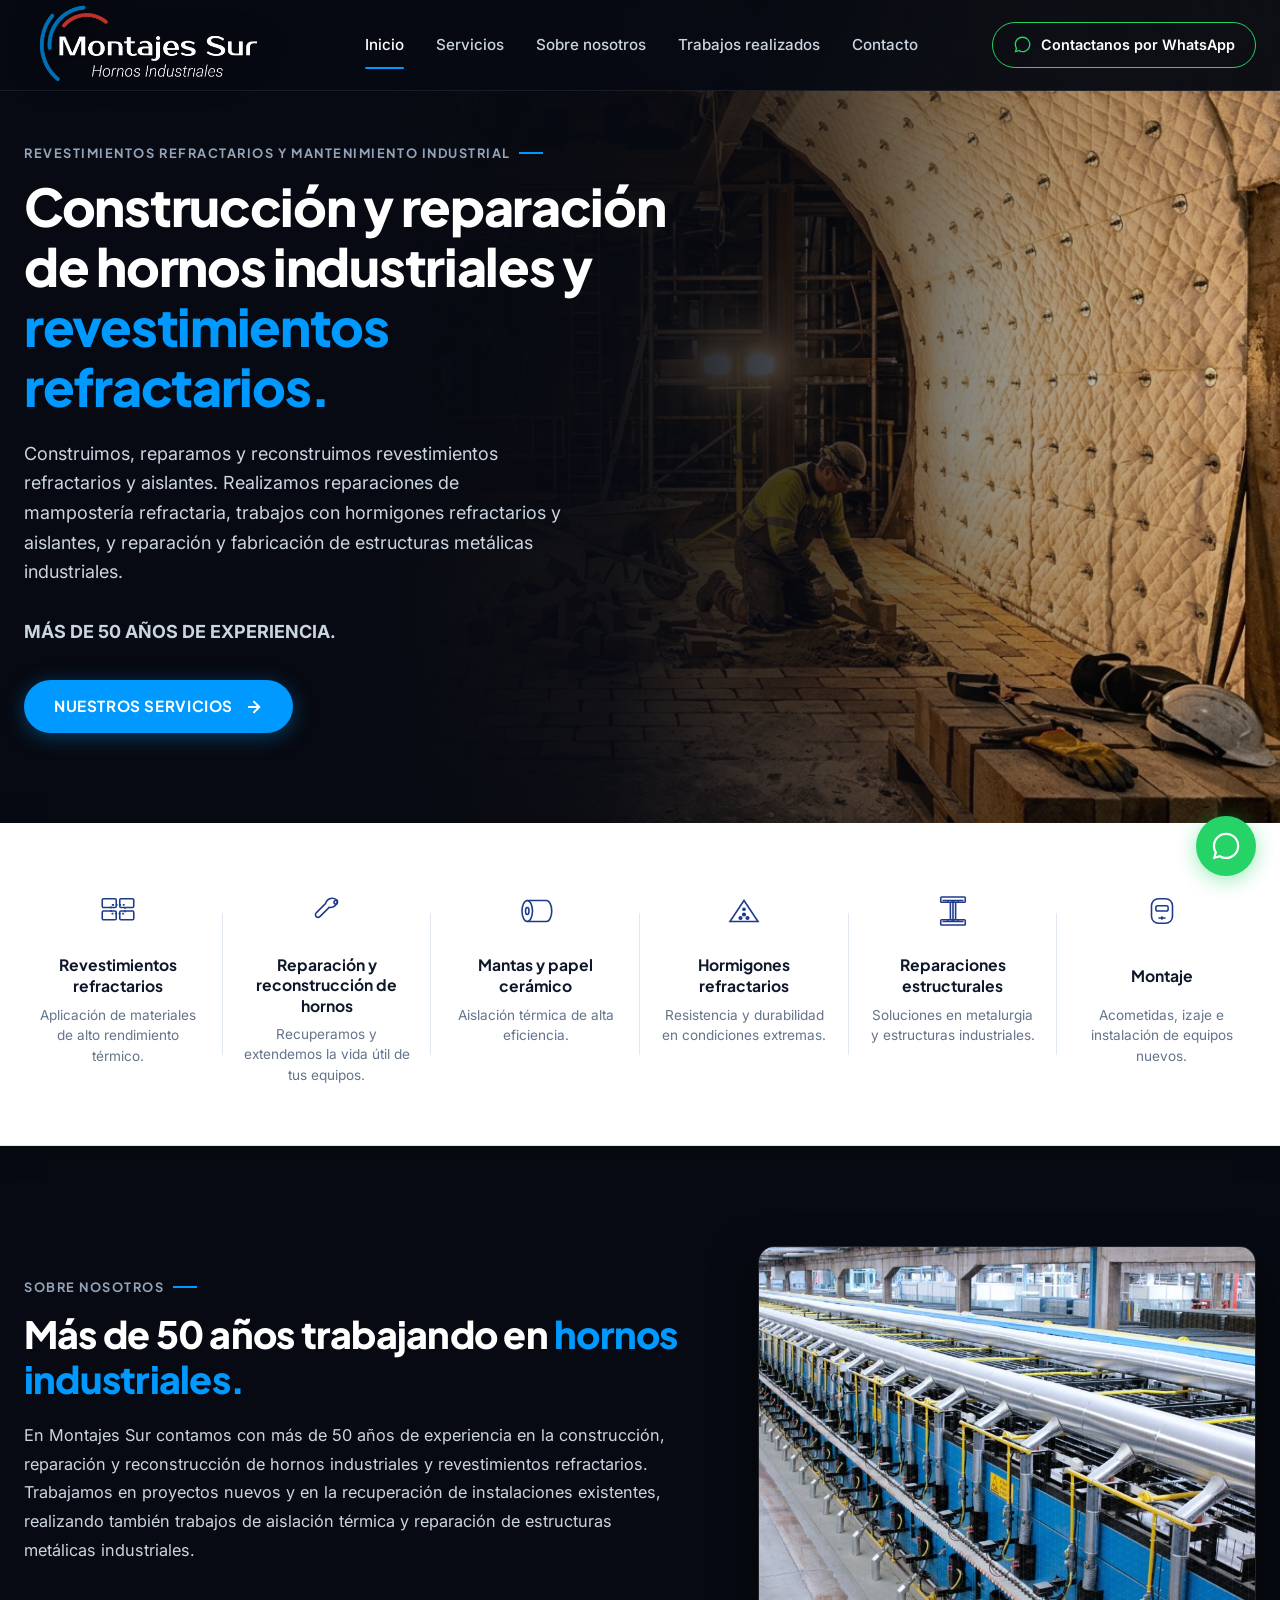
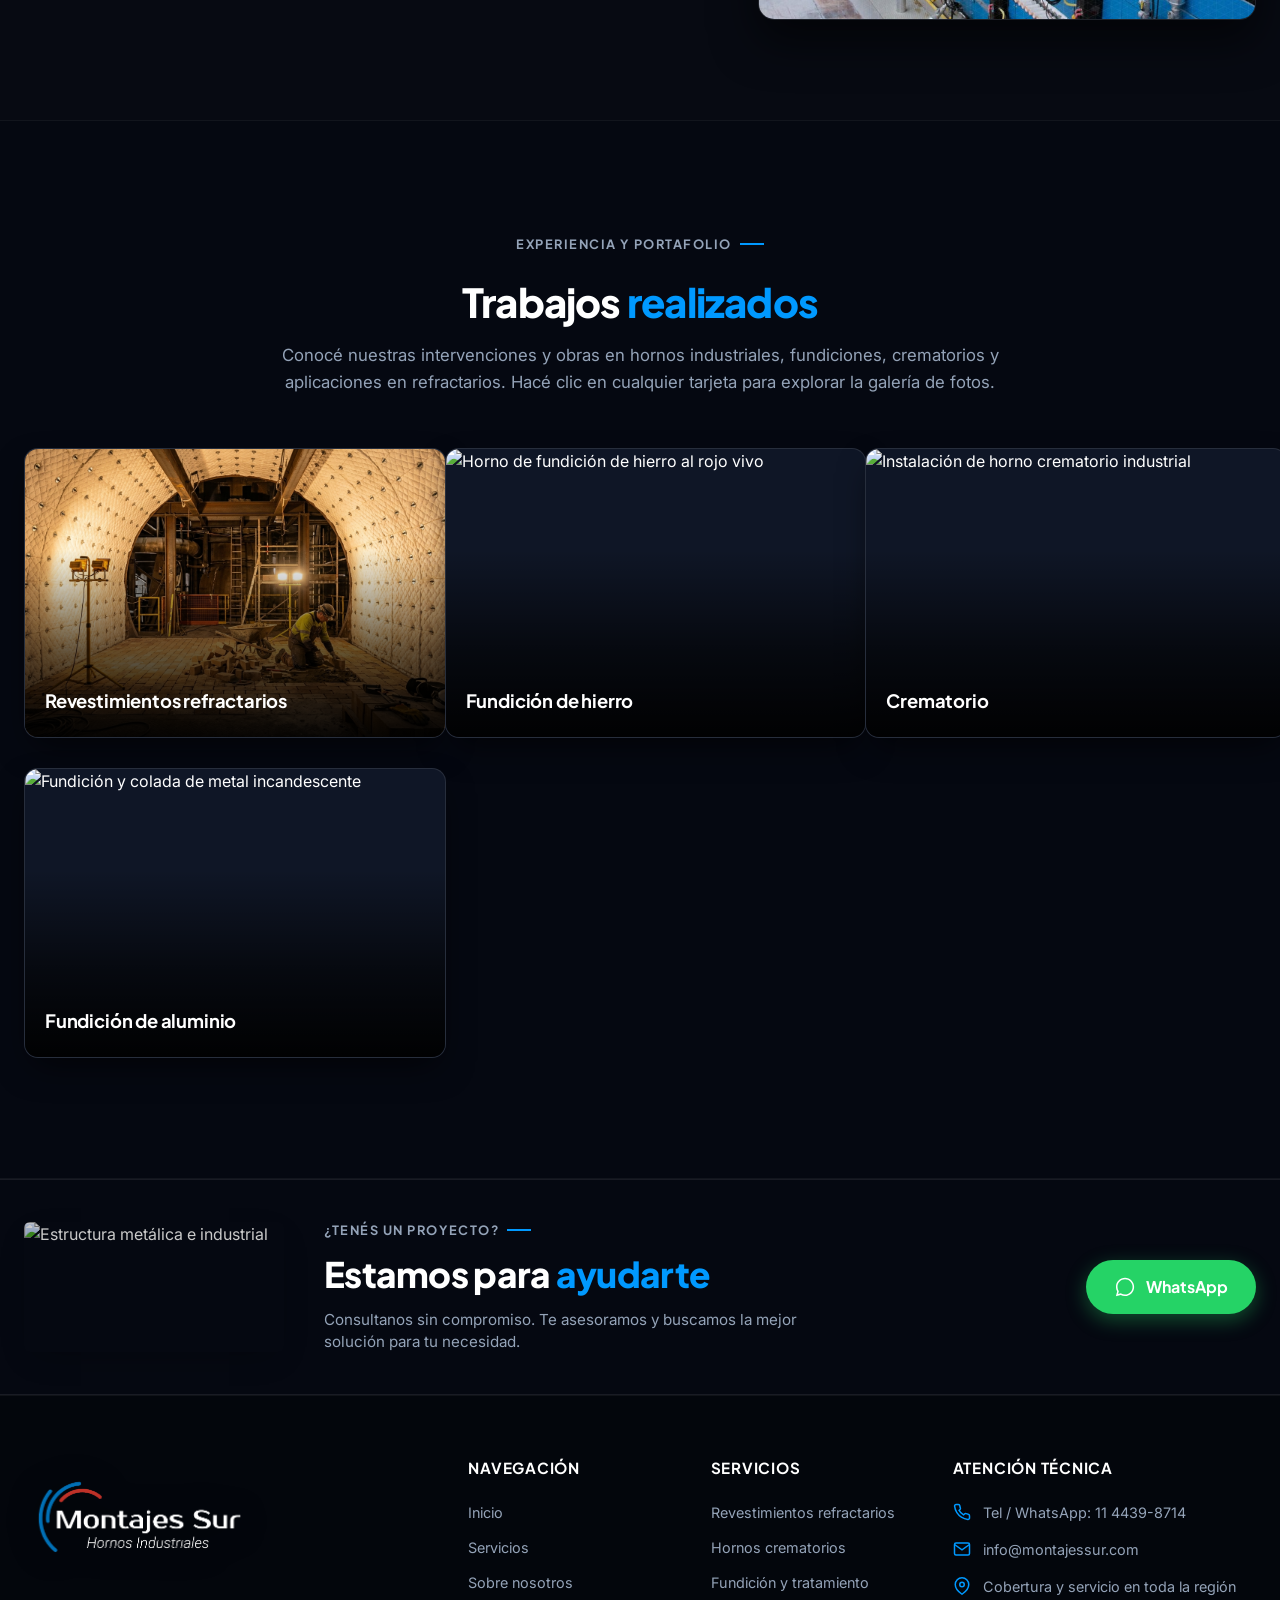
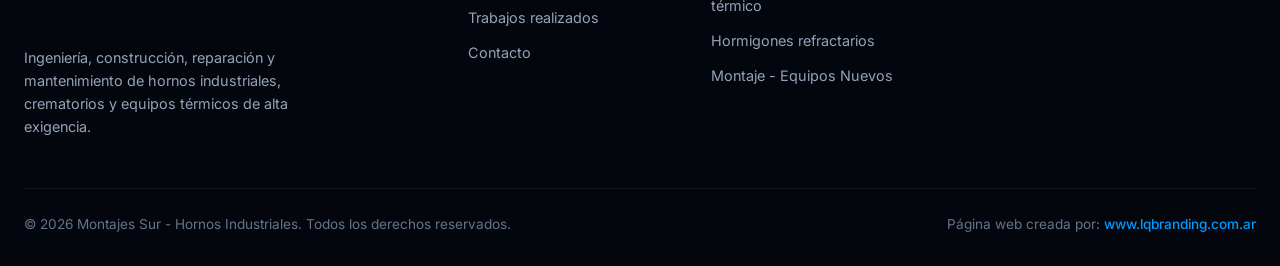
==== commit 956e822c: "Corregir enlace y numero real de WhatsApp a 5491144398714 con soporte integral para movil y boton fl" ====
--- a/index.html
+++ b/index.html
@@ -4,7 +4,115 @@
     <meta charset="UTF-8">
     <meta name="viewport" content="width=device-width, initial-scale=1.0">
     <title>Montajes Sur | Hornos Industriales y Revestimientos Refractarios</title>
-    <meta name="description" content="Más de 50 años de experiencia en la construcción, reparación y mantenimiento de hornos industriales, crematorios y equipos térmicos. Soluciones en refractarios.">
+    <meta name="description" content="Más de 50 años de experiencia en la construcción, reparación y mantenimiento de hornos industriales, revestimientos refractarios, aislación térmica y montajes en Argentina.">
+    <meta name="keywords" content="hornos industriales, revestimientos refractarios, reparacion de hornos, mantenimiento de hornos, aislacion termica, hormigones refractarios, mantas ceramicas, hornos crematorios, fundicion de aluminio, fundicion de hierro, montajes industriales, mamposteria refractaria, Argentina, Buenos Aires">
+    <meta name="author" content="Montajes Sur">
+    <meta name="robots" content="index, follow, max-image-preview:large, max-snippet:-1, max-video-preview:-1">
+    <meta name="theme-color" content="#070a12">
+
+    <!-- Verificación de Google Search Console -->
+    <meta name="google-site-verification" content="_mD6oew02Zjd1oEmixbu0kpJCcMJVwjZgAiIMunz1ek" />
+
+    <!-- Open Graph (WhatsApp, Facebook, LinkedIn) -->
+    <meta property="og:type" content="website">
+    <meta property="og:locale" content="es_AR">
+    <meta property="og:site_name" content="Montajes Sur">
+    <meta property="og:title" content="Montajes Sur | Hornos Industriales y Revestimientos Refractarios">
+    <meta property="og:description" content="Más de 50 años de experiencia en la construcción, reparación y mantenimiento de hornos industriales y revestimientos refractarios en Argentina.">
+    <meta property="og:image" content="IMG/hero-horno.jpg">
+    <meta property="og:image:alt" content="Montajes Sur - Hornos Industriales">
+
+    <!-- Twitter Cards -->
+    <meta name="twitter:card" content="summary_large_image">
+    <meta name="twitter:title" content="Montajes Sur | Hornos Industriales y Revestimientos Refractarios">
+    <meta name="twitter:description" content="Soluciones integrales en revestimientos refractarios y hornos industriales con más de 50 años de trayectoria.">
+    <meta name="twitter:image" content="IMG/hero-horno.jpg">
+
+    <!-- Favicon del sitio -->
+    <link rel="icon" type="image/png" href="IMG/Montaje Sur LOGO.png">
+    <link rel="apple-touch-icon" href="IMG/Montaje Sur LOGO.png">
+
+    <!-- Datos Estructurados Schema.org (JSON-LD) para posicionamiento en Google -->
+    <script type="application/ld+json">
+    {
+      "@context": "https://schema.org",
+      "@type": "HomeAndConstructionBusiness",
+      "name": "Montajes Sur",
+      "image": "IMG/Montaje Sur LOGO.png",
+      "description": "Empresa especializada con más de 50 años de experiencia en la construcción, reparación y mantenimiento de hornos industriales, revestimientos refractarios, aislación térmica y montajes industriales.",
+      "telephone": "+54 9 11 4439-8714",
+      "email": "info@montajessur.com",
+      "address": {
+        "@type": "PostalAddress",
+        "addressRegion": "Buenos Aires",
+        "addressCountry": "AR"
+      },
+      "areaServed": [
+        {
+          "@type": "Country",
+          "name": "Argentina"
+        },
+        {
+          "@type": "AdministrativeArea",
+          "name": "Buenos Aires"
+        }
+      ],
+      "hasOfferCatalog": {
+        "@type": "OfferCatalog",
+        "name": "Servicios Industriales",
+        "itemListElement": [
+          {
+            "@type": "Offer",
+            "itemOffered": {
+              "@type": "Service",
+              "name": "Revestimientos refractarios",
+              "description": "Aplicación de materiales de alto rendimiento térmico para industrias exigentes."
+            }
+          },
+          {
+            "@type": "Offer",
+            "itemOffered": {
+              "@type": "Service",
+              "name": "Reparación y reconstrucción de hornos",
+              "description": "Recuperación y extensión de la vida útil de hornos industriales y equipos térmicos."
+            }
+          },
+          {
+            "@type": "Offer",
+            "itemOffered": {
+              "@type": "Service",
+              "name": "Mantas y papel cerámico",
+              "description": "Aislación térmica de alta eficiencia para control y conservación de energía."
+            }
+          },
+          {
+            "@type": "Offer",
+            "itemOffered": {
+              "@type": "Service",
+              "name": "Hormigones refractarios",
+              "description": "Alta resistencia mecánica y durabilidad en condiciones térmicas extremas."
+            }
+          },
+          {
+            "@type": "Offer",
+            "itemOffered": {
+              "@type": "Service",
+              "name": "Reparaciones estructurales",
+              "description": "Soluciones en metalurgia y estructuras industriales de soporte térmico."
+            }
+          },
+          {
+            "@type": "Offer",
+            "itemOffered": {
+              "@type": "Service",
+              "name": "Montaje de equipos nuevos",
+              "description": "Acometidas, izaje e instalación de equipos industriales nuevos."
+            }
+          }
+        ]
+      }
+    }
+    </script>
 
     <!-- Fuentes de Google -->
     <link rel="preconnect" href="https://fonts.googleapis.com">
@@ -36,10 +144,17 @@
                 <a href="#nosotros" class="nav-link">Sobre nosotros</a>
                 <a href="#trabajos" class="nav-link">Trabajos realizados</a>
                 <a href="#contacto" class="nav-link">Contacto</a>
+                <!-- Botón WhatsApp dentro del menú móvil desplegable -->
+                <a id="nav-whatsapp-mobile-btn" href="https://wa.me/5491144398714?text=Hola%20Montajes%20Sur,%20quisiera%20hacer%20una%20consulta" target="_blank" rel="noopener noreferrer" class="btn-whatsapp-outline mobile-menu-whatsapp">
+                    <svg viewBox="0 0 24 24">
+                        <path d="M12.04 2C6.58 2 2.13 6.45 2.13 11.91C2.13 13.66 2.59 15.36 3.45 16.86L2.05 22L7.3 20.62C8.75 21.41 10.38 21.83 12.04 21.83C17.5 21.83 21.95 17.38 21.95 11.92C21.95 9.27 20.92 6.78 19.05 4.91C17.18 3.03 14.69 2 12.04 2M12.05 3.67C14.25 3.67 16.31 4.53 17.87 6.09C19.42 7.65 20.28 9.72 20.28 11.92C20.28 16.46 16.58 20.15 12.04 20.15C10.56 20.15 9.11 19.76 7.85 19.01L7.55 18.83L4.43 19.65L5.26 16.61L5.06 16.29C4.24 14.99 3.81 13.47 3.81 11.91C3.81 7.37 7.5 3.67 12.05 3.67Z"/>
+                    </svg>
+                    <span>Contactanos por WhatsApp</span>
+                </a>
             </nav>
 
             <!-- Botón WhatsApp Desktop -->
-            <a id="nav-whatsapp-btn" href="https://wa.me/5491100000000?text=Hola%20Montajes%20Sur,%20quisiera%20hacer%20una%20consulta" target="_blank" rel="noopener noreferrer" class="btn-whatsapp-outline nav-cta-btn">
+            <a id="nav-whatsapp-btn" href="https://wa.me/5491144398714?text=Hola%20Montajes%20Sur,%20quisiera%20hacer%20una%20consulta" target="_blank" rel="noopener noreferrer" class="btn-whatsapp-outline nav-cta-btn">
                 <svg viewBox="0 0 24 24">
                     <path d="M12.04 2C6.58 2 2.13 6.45 2.13 11.91C2.13 13.66 2.59 15.36 3.45 16.86L2.05 22L7.3 20.62C8.75 21.41 10.38 21.83 12.04 21.83C17.5 21.83 21.95 17.38 21.95 11.92C21.95 9.27 20.92 6.78 19.05 4.91C17.18 3.03 14.69 2 12.04 2M12.05 3.67C14.25 3.67 16.31 4.53 17.87 6.09C19.42 7.65 20.28 9.72 20.28 11.92C20.28 16.46 16.58 20.15 12.04 20.15C10.56 20.15 9.11 19.76 7.85 19.01L7.55 18.83L4.43 19.65L5.26 16.61L5.06 16.29C4.24 14.99 3.81 13.47 3.81 11.91C3.81 7.37 7.5 3.67 12.05 3.67Z"/>
                 </svg>
@@ -319,7 +434,7 @@
 
                     <!-- Botón WhatsApp de Acción Directa -->
                     <div class="cta-banner-btn-box">
-                        <a id="cta-whatsapp-btn" href="https://wa.me/5491100000000?text=Hola%20Montajes%20Sur,%20tengo%20un%20proyecto%20y%20quisiera%20asesoramiento" target="_blank" rel="noopener noreferrer" class="btn-whatsapp-solid">
+                        <a id="cta-whatsapp-btn" href="https://wa.me/5491144398714?text=Hola%20Montajes%20Sur,%20tengo%20un%20proyecto%20y%20quisiera%20asesoramiento" target="_blank" rel="noopener noreferrer" class="btn-whatsapp-solid">
                             <svg viewBox="0 0 24 24">
                                 <path d="M12.04 2C6.58 2 2.13 6.45 2.13 11.91C2.13 13.66 2.59 15.36 3.45 16.86L2.05 22L7.3 20.62C8.75 21.41 10.38 21.83 12.04 21.83C17.5 21.83 21.95 17.38 21.95 11.92C21.95 9.27 20.92 6.78 19.05 4.91C17.18 3.03 14.69 2 12.04 2M12.05 3.67C14.25 3.67 16.31 4.53 17.87 6.09C19.42 7.65 20.28 9.72 20.28 11.92C20.28 16.46 16.58 20.15 12.04 20.15C10.56 20.15 9.11 19.76 7.85 19.01L7.55 18.83L4.43 19.65L5.26 16.61L5.06 16.29C4.24 14.99 3.81 13.47 3.81 11.91C3.81 7.37 7.5 3.67 12.05 3.67Z"/>
                             </svg>
@@ -376,7 +491,9 @@
                     <h4 class="footer-col-title">Atención Técnica</h4>
                     <div class="footer-contact-item">
                         <svg viewBox="0 0 24 24" fill="none" stroke="currentColor" stroke-width="2"><path d="M22 16.92v3a2 2 0 0 1-2.18 2 19.79 19.79 0 0 1-8.63-3.07 19.5 19.5 0 0 1-6-6 19.79 19.79 0 0 1-3.07-8.67A2 2 0 0 1 4.11 2h3a2 2 0 0 1 2 1.72 12.84 12.84 0 0 0 .7 2.81 2 2 0 0 1-.45 2.11L8.09 9.91a16 16 0 0 0 6 6l1.27-1.27a2 2 0 0 1 2.11-.45 12.84 12.84 0 0 0 2.81.7A2 2 0 0 1 22 16.92z"></path></svg>
-                        <span id="footer-telefono">Atención comercial y urgencias técnicas</span>
+                        <a id="footer-telefono-link" href="https://wa.me/5491144398714?text=Hola%20Montajes%20Sur,%20quisiera%20hacer%20una%20consulta" target="_blank" rel="noopener noreferrer" style="color: inherit; text-decoration: none;">
+                            <span id="footer-telefono">Tel / WhatsApp: 11 4439-8714</span>
+                        </a>
                     </div>
                     <div class="footer-contact-item">
                         <svg viewBox="0 0 24 24" fill="none" stroke="currentColor" stroke-width="2"><path d="M4 4h16c1.1 0 2 .9 2 2v12c0 1.1-.9 2-2 2H4c-1.1 0-2-.9-2-2V6c0-1.1.9-2 2-2z"></path><polyline points="22,6 12,13 2,6"></polyline></svg>
@@ -431,6 +548,13 @@
         </div>
     </div>
 
+    <!-- Botón flotante de WhatsApp (Accesible en todo momento en móvil y escritorio) -->
+    <a href="https://wa.me/5491144398714?text=Hola%20Montajes%20Sur,%20quisiera%20hacer%20una%20consulta" class="whatsapp-floating-btn" id="floating-whatsapp-btn" target="_blank" rel="noopener noreferrer" aria-label="Contactar por WhatsApp">
+        <svg viewBox="0 0 24 24">
+            <path d="M12.04 2C6.58 2 2.13 6.45 2.13 11.91C2.13 13.66 2.59 15.36 3.45 16.86L2.05 22L7.3 20.62C8.75 21.41 10.38 21.83 12.04 21.83C17.5 21.83 21.95 17.38 21.95 11.92C21.95 9.27 20.92 6.78 19.05 4.91C17.18 3.03 14.69 2 12.04 2M12.05 3.67C14.25 3.67 16.31 4.53 17.87 6.09C19.42 7.65 20.28 9.72 20.28 11.92C20.28 16.46 16.58 20.15 12.04 20.15C10.56 20.15 9.11 19.76 7.85 19.01L7.55 18.83L4.43 19.65L5.26 16.61L5.06 16.29C4.24 14.99 3.81 13.47 3.81 11.91C3.81 7.37 7.5 3.67 12.05 3.67Z"/>
+        </svg>
+    </a>
+
     <!-- Supabase JS Client y Conexión -->
     <script src="https://cdn.jsdelivr.net/npm/@supabase/supabase-js@2"></script>
     <script src="supabase-client.js"></script>
--- a/style.css
+++ b/style.css
@@ -814,6 +814,63 @@
     background-color: var(--color-whatsapp-hover);
     box-shadow: 0 8px 25px rgba(37, 211, 102, 0.5);
     transform: translateY(-2px);
+}
+
+/* --- BOTÓN FLOTANTE DE WHATSAPP (ACCESO RÁPIDO EN MÓVIL Y DESKTOP) --- */
+.whatsapp-floating-btn {
+    position: fixed;
+    bottom: 24px;
+    right: 24px;
+    width: 60px;
+    height: 60px;
+    background-color: #25d366;
+    color: #ffffff;
+    border-radius: 50%;
+    display: flex;
+    align-items: center;
+    justify-content: center;
+    box-shadow: 0 4px 20px rgba(37, 211, 102, 0.45);
+    z-index: 1900;
+    transition: transform 0.25s ease, box-shadow 0.25s ease;
+    text-decoration: none;
+}
+
+.whatsapp-floating-btn svg {
+    width: 32px;
+    height: 32px;
+    fill: #ffffff;
+}
+
+.whatsapp-floating-btn:hover {
+    transform: scale(1.1);
+    box-shadow: 0 6px 26px rgba(37, 211, 102, 0.65);
+}
+
+.mobile-menu-whatsapp {
+    display: none;
+}
+
+@media (max-width: 900px) {
+    .whatsapp-floating-btn {
+        bottom: 18px;
+        right: 18px;
+        width: 52px;
+        height: 52px;
+    }
+
+    .whatsapp-floating-btn svg {
+        width: 28px;
+        height: 28px;
+    }
+
+    .mobile-menu-whatsapp {
+        display: inline-flex !important;
+        margin-top: 18px;
+        width: 100%;
+        justify-content: center;
+        padding: 12px 18px;
+        font-size: 0.95rem;
+    }
 }
 
 /* --- 8. FOOTER CORPORATIVO --- */
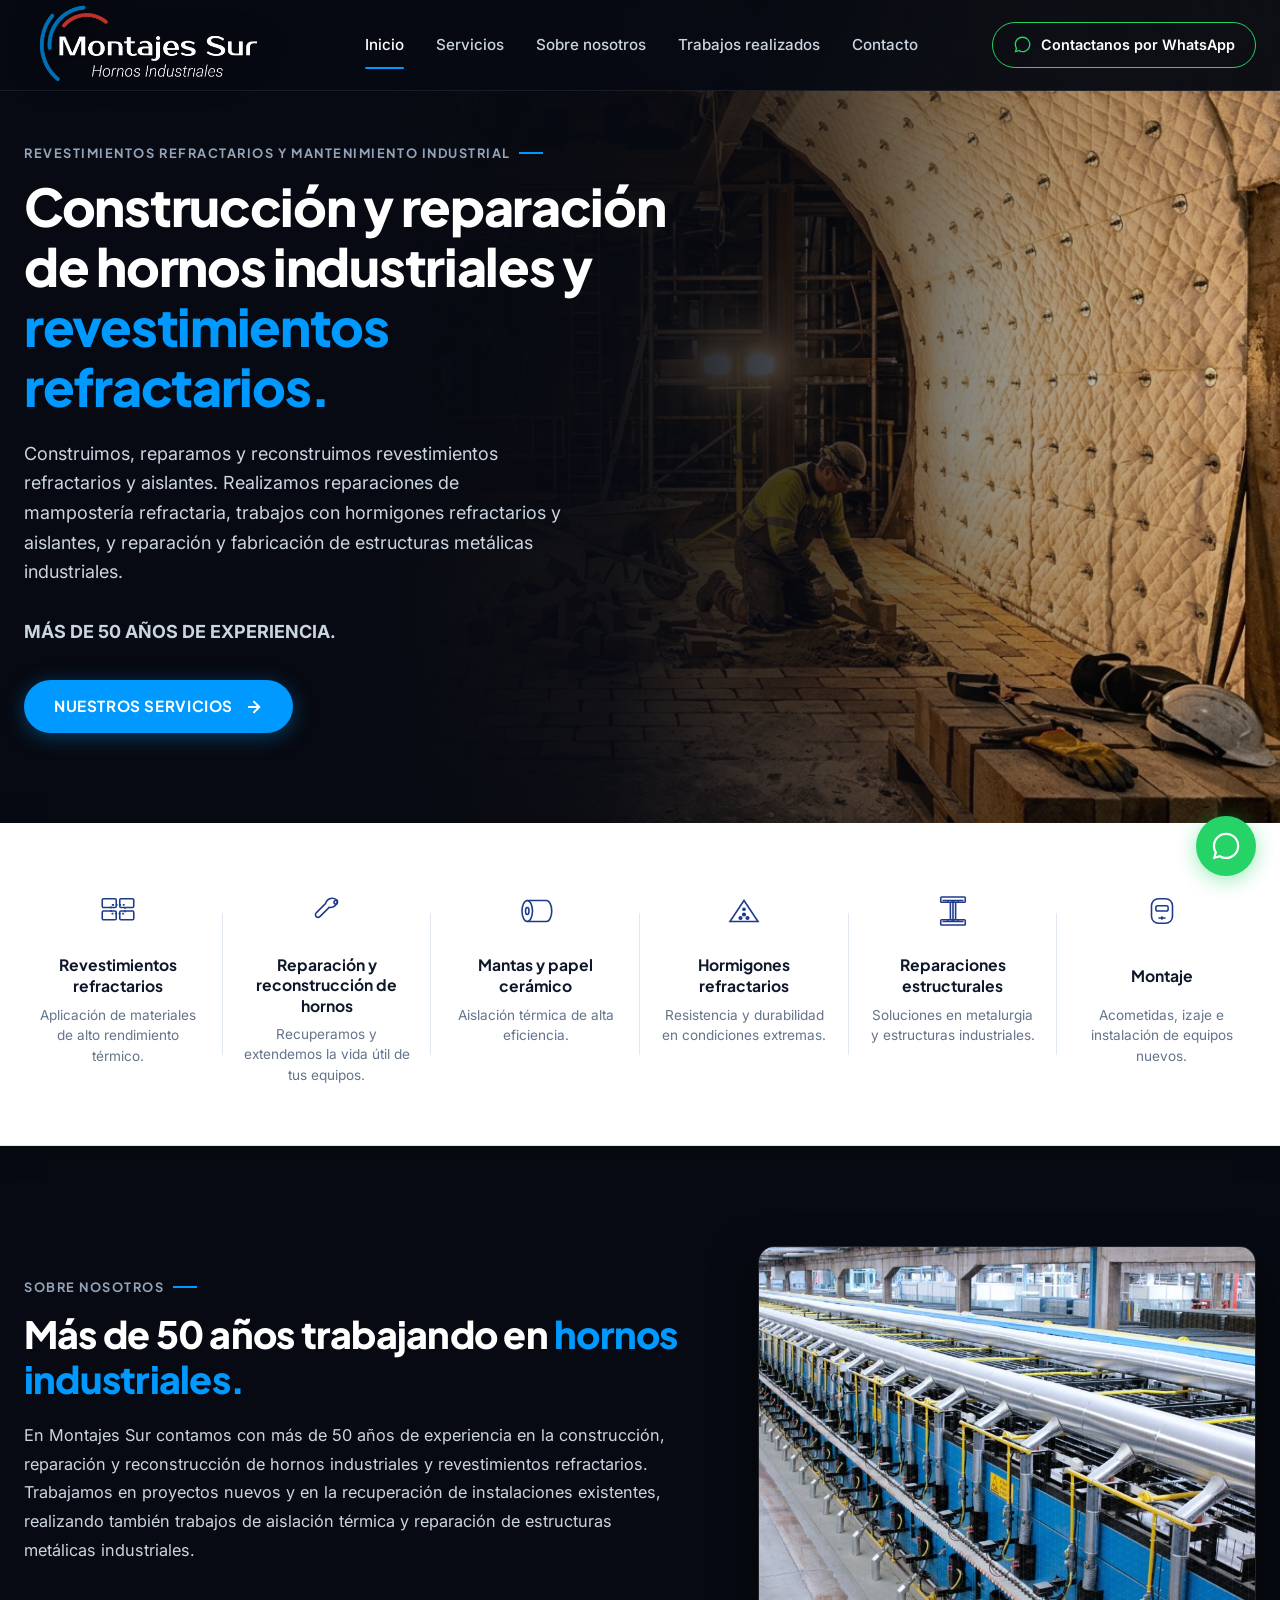
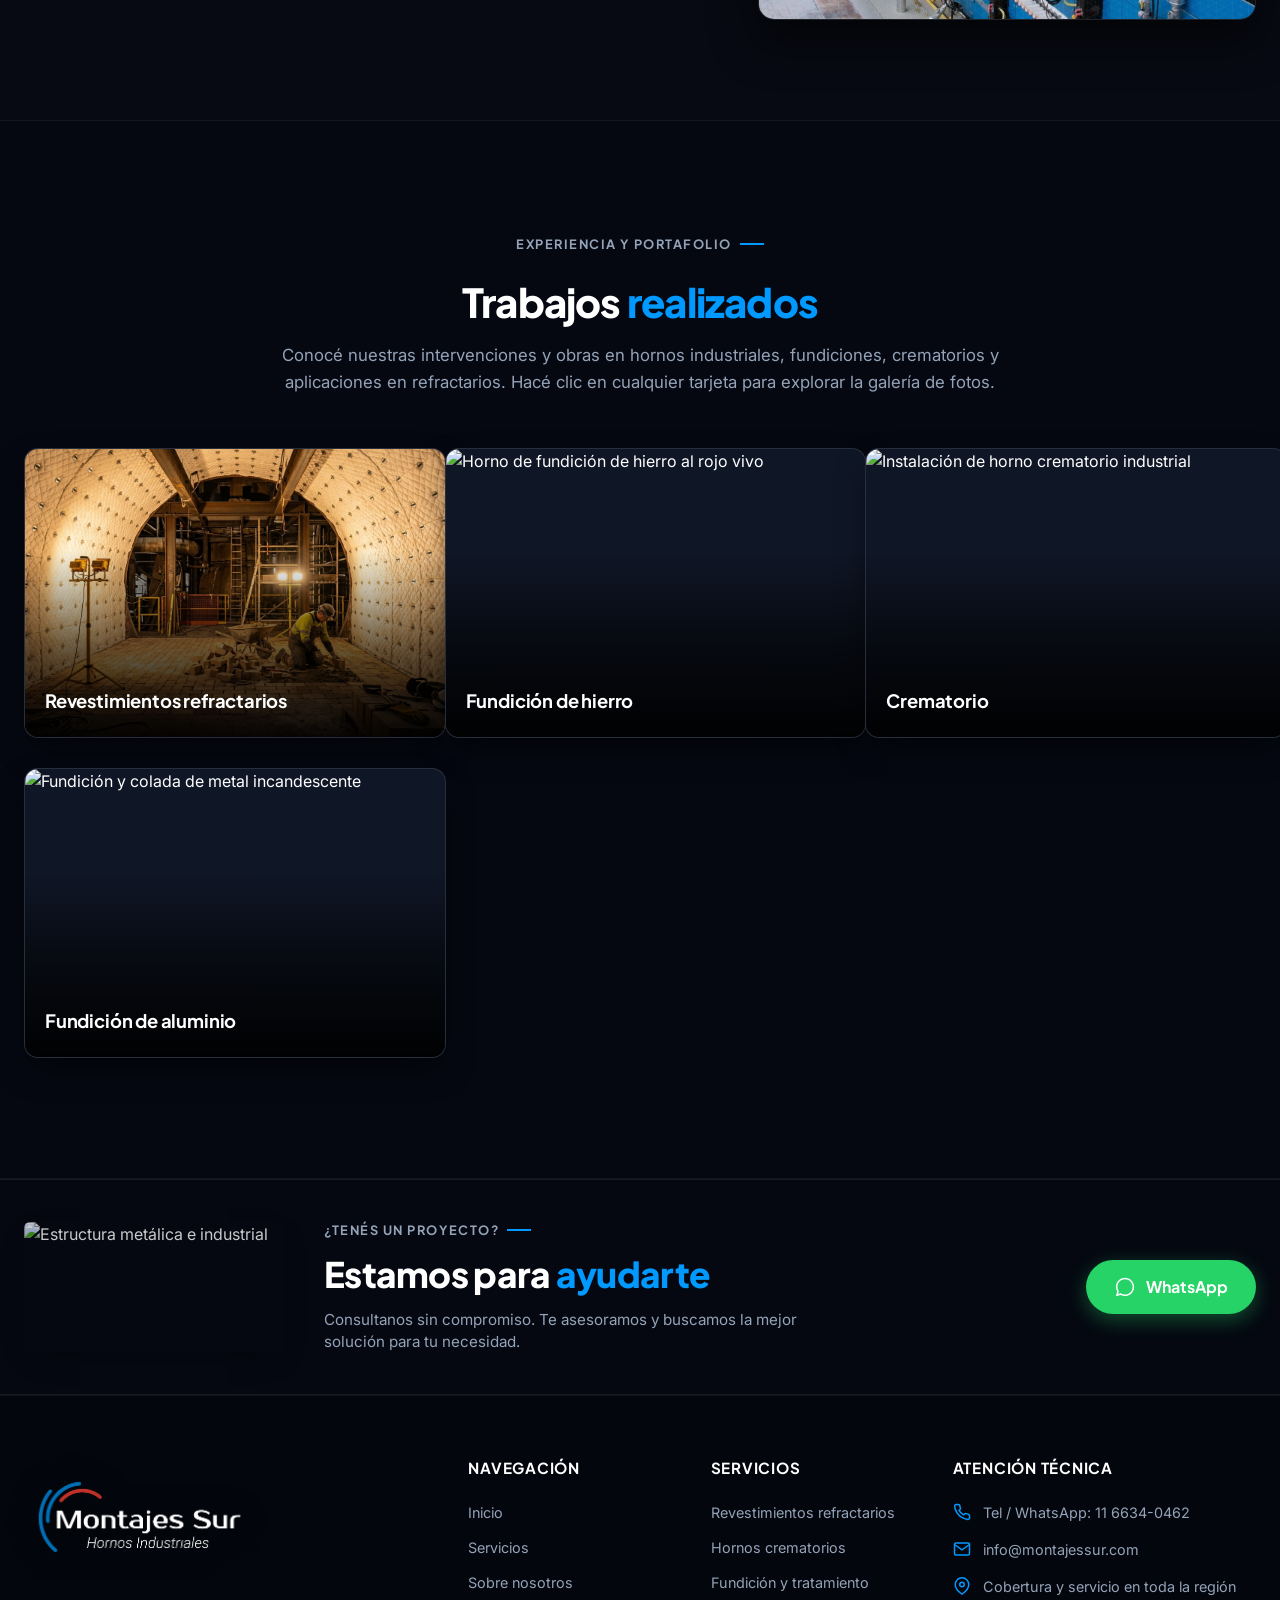
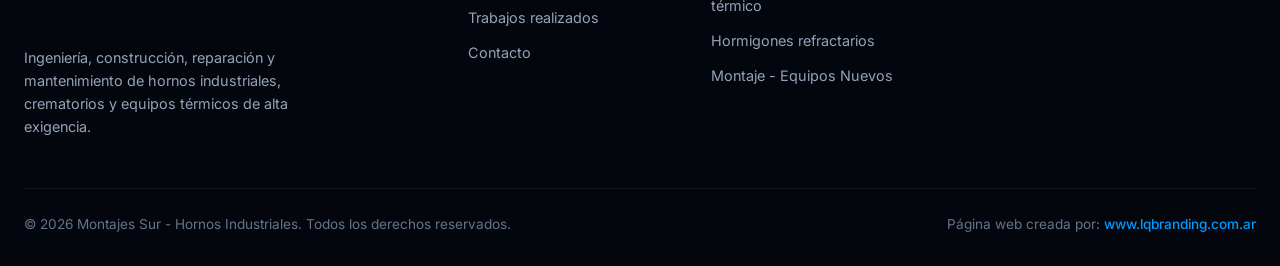
==== commit 3568e1ad: "Actualizar numero de WhatsApp a 1166340462 (5491166340462)" ====
--- a/index.html
+++ b/index.html
@@ -40,7 +40,7 @@
       "name": "Montajes Sur",
       "image": "IMG/Montaje Sur LOGO.png",
       "description": "Empresa especializada con más de 50 años de experiencia en la construcción, reparación y mantenimiento de hornos industriales, revestimientos refractarios, aislación térmica y montajes industriales.",
-      "telephone": "+54 9 11 4439-8714",
+      "telephone": "+54 9 11 6634-0462",
       "email": "info@montajessur.com",
       "address": {
         "@type": "PostalAddress",
@@ -145,7 +145,7 @@
                 <a href="#trabajos" class="nav-link">Trabajos realizados</a>
                 <a href="#contacto" class="nav-link">Contacto</a>
                 <!-- Botón WhatsApp dentro del menú móvil desplegable -->
-                <a id="nav-whatsapp-mobile-btn" href="https://wa.me/5491144398714?text=Hola%20Montajes%20Sur,%20quisiera%20hacer%20una%20consulta" target="_blank" rel="noopener noreferrer" class="btn-whatsapp-outline mobile-menu-whatsapp">
+                <a id="nav-whatsapp-mobile-btn" href="https://wa.me/5491166340462?text=Hola%20Montajes%20Sur,%20quisiera%20hacer%20una%20consulta" target="_blank" rel="noopener noreferrer" class="btn-whatsapp-outline mobile-menu-whatsapp">
                     <svg viewBox="0 0 24 24">
                         <path d="M12.04 2C6.58 2 2.13 6.45 2.13 11.91C2.13 13.66 2.59 15.36 3.45 16.86L2.05 22L7.3 20.62C8.75 21.41 10.38 21.83 12.04 21.83C17.5 21.83 21.95 17.38 21.95 11.92C21.95 9.27 20.92 6.78 19.05 4.91C17.18 3.03 14.69 2 12.04 2M12.05 3.67C14.25 3.67 16.31 4.53 17.87 6.09C19.42 7.65 20.28 9.72 20.28 11.92C20.28 16.46 16.58 20.15 12.04 20.15C10.56 20.15 9.11 19.76 7.85 19.01L7.55 18.83L4.43 19.65L5.26 16.61L5.06 16.29C4.24 14.99 3.81 13.47 3.81 11.91C3.81 7.37 7.5 3.67 12.05 3.67Z"/>
                     </svg>
@@ -154,7 +154,7 @@
             </nav>
 
             <!-- Botón WhatsApp Desktop -->
-            <a id="nav-whatsapp-btn" href="https://wa.me/5491144398714?text=Hola%20Montajes%20Sur,%20quisiera%20hacer%20una%20consulta" target="_blank" rel="noopener noreferrer" class="btn-whatsapp-outline nav-cta-btn">
+            <a id="nav-whatsapp-btn" href="https://wa.me/5491166340462?text=Hola%20Montajes%20Sur,%20quisiera%20hacer%20una%20consulta" target="_blank" rel="noopener noreferrer" class="btn-whatsapp-outline nav-cta-btn">
                 <svg viewBox="0 0 24 24">
                     <path d="M12.04 2C6.58 2 2.13 6.45 2.13 11.91C2.13 13.66 2.59 15.36 3.45 16.86L2.05 22L7.3 20.62C8.75 21.41 10.38 21.83 12.04 21.83C17.5 21.83 21.95 17.38 21.95 11.92C21.95 9.27 20.92 6.78 19.05 4.91C17.18 3.03 14.69 2 12.04 2M12.05 3.67C14.25 3.67 16.31 4.53 17.87 6.09C19.42 7.65 20.28 9.72 20.28 11.92C20.28 16.46 16.58 20.15 12.04 20.15C10.56 20.15 9.11 19.76 7.85 19.01L7.55 18.83L4.43 19.65L5.26 16.61L5.06 16.29C4.24 14.99 3.81 13.47 3.81 11.91C3.81 7.37 7.5 3.67 12.05 3.67Z"/>
                 </svg>
@@ -434,7 +434,7 @@
 
                     <!-- Botón WhatsApp de Acción Directa -->
                     <div class="cta-banner-btn-box">
-                        <a id="cta-whatsapp-btn" href="https://wa.me/5491144398714?text=Hola%20Montajes%20Sur,%20tengo%20un%20proyecto%20y%20quisiera%20asesoramiento" target="_blank" rel="noopener noreferrer" class="btn-whatsapp-solid">
+                        <a id="cta-whatsapp-btn" href="https://wa.me/5491166340462?text=Hola%20Montajes%20Sur,%20tengo%20un%20proyecto%20y%20quisiera%20asesoramiento" target="_blank" rel="noopener noreferrer" class="btn-whatsapp-solid">
                             <svg viewBox="0 0 24 24">
                                 <path d="M12.04 2C6.58 2 2.13 6.45 2.13 11.91C2.13 13.66 2.59 15.36 3.45 16.86L2.05 22L7.3 20.62C8.75 21.41 10.38 21.83 12.04 21.83C17.5 21.83 21.95 17.38 21.95 11.92C21.95 9.27 20.92 6.78 19.05 4.91C17.18 3.03 14.69 2 12.04 2M12.05 3.67C14.25 3.67 16.31 4.53 17.87 6.09C19.42 7.65 20.28 9.72 20.28 11.92C20.28 16.46 16.58 20.15 12.04 20.15C10.56 20.15 9.11 19.76 7.85 19.01L7.55 18.83L4.43 19.65L5.26 16.61L5.06 16.29C4.24 14.99 3.81 13.47 3.81 11.91C3.81 7.37 7.5 3.67 12.05 3.67Z"/>
                             </svg>
@@ -491,8 +491,8 @@
                     <h4 class="footer-col-title">Atención Técnica</h4>
                     <div class="footer-contact-item">
                         <svg viewBox="0 0 24 24" fill="none" stroke="currentColor" stroke-width="2"><path d="M22 16.92v3a2 2 0 0 1-2.18 2 19.79 19.79 0 0 1-8.63-3.07 19.5 19.5 0 0 1-6-6 19.79 19.79 0 0 1-3.07-8.67A2 2 0 0 1 4.11 2h3a2 2 0 0 1 2 1.72 12.84 12.84 0 0 0 .7 2.81 2 2 0 0 1-.45 2.11L8.09 9.91a16 16 0 0 0 6 6l1.27-1.27a2 2 0 0 1 2.11-.45 12.84 12.84 0 0 0 2.81.7A2 2 0 0 1 22 16.92z"></path></svg>
-                        <a id="footer-telefono-link" href="https://wa.me/5491144398714?text=Hola%20Montajes%20Sur,%20quisiera%20hacer%20una%20consulta" target="_blank" rel="noopener noreferrer" style="color: inherit; text-decoration: none;">
-                            <span id="footer-telefono">Tel / WhatsApp: 11 4439-8714</span>
+                        <a id="footer-telefono-link" href="https://wa.me/5491166340462?text=Hola%20Montajes%20Sur,%20quisiera%20hacer%20una%20consulta" target="_blank" rel="noopener noreferrer" style="color: inherit; text-decoration: none;">
+                            <span id="footer-telefono">Tel / WhatsApp: 11 6634-0462</span>
                         </a>
                     </div>
                     <div class="footer-contact-item">
@@ -549,7 +549,7 @@
     </div>
 
     <!-- Botón flotante de WhatsApp (Accesible en todo momento en móvil y escritorio) -->
-    <a href="https://wa.me/5491144398714?text=Hola%20Montajes%20Sur,%20quisiera%20hacer%20una%20consulta" class="whatsapp-floating-btn" id="floating-whatsapp-btn" target="_blank" rel="noopener noreferrer" aria-label="Contactar por WhatsApp">
+    <a href="https://wa.me/5491166340462?text=Hola%20Montajes%20Sur,%20quisiera%20hacer%20una%20consulta" class="whatsapp-floating-btn" id="floating-whatsapp-btn" target="_blank" rel="noopener noreferrer" aria-label="Contactar por WhatsApp">
         <svg viewBox="0 0 24 24">
             <path d="M12.04 2C6.58 2 2.13 6.45 2.13 11.91C2.13 13.66 2.59 15.36 3.45 16.86L2.05 22L7.3 20.62C8.75 21.41 10.38 21.83 12.04 21.83C17.5 21.83 21.95 17.38 21.95 11.92C21.95 9.27 20.92 6.78 19.05 4.91C17.18 3.03 14.69 2 12.04 2M12.05 3.67C14.25 3.67 16.31 4.53 17.87 6.09C19.42 7.65 20.28 9.72 20.28 11.92C20.28 16.46 16.58 20.15 12.04 20.15C10.56 20.15 9.11 19.76 7.85 19.01L7.55 18.83L4.43 19.65L5.26 16.61L5.06 16.29C4.24 14.99 3.81 13.47 3.81 11.91C3.81 7.37 7.5 3.67 12.05 3.67Z"/>
         </svg>
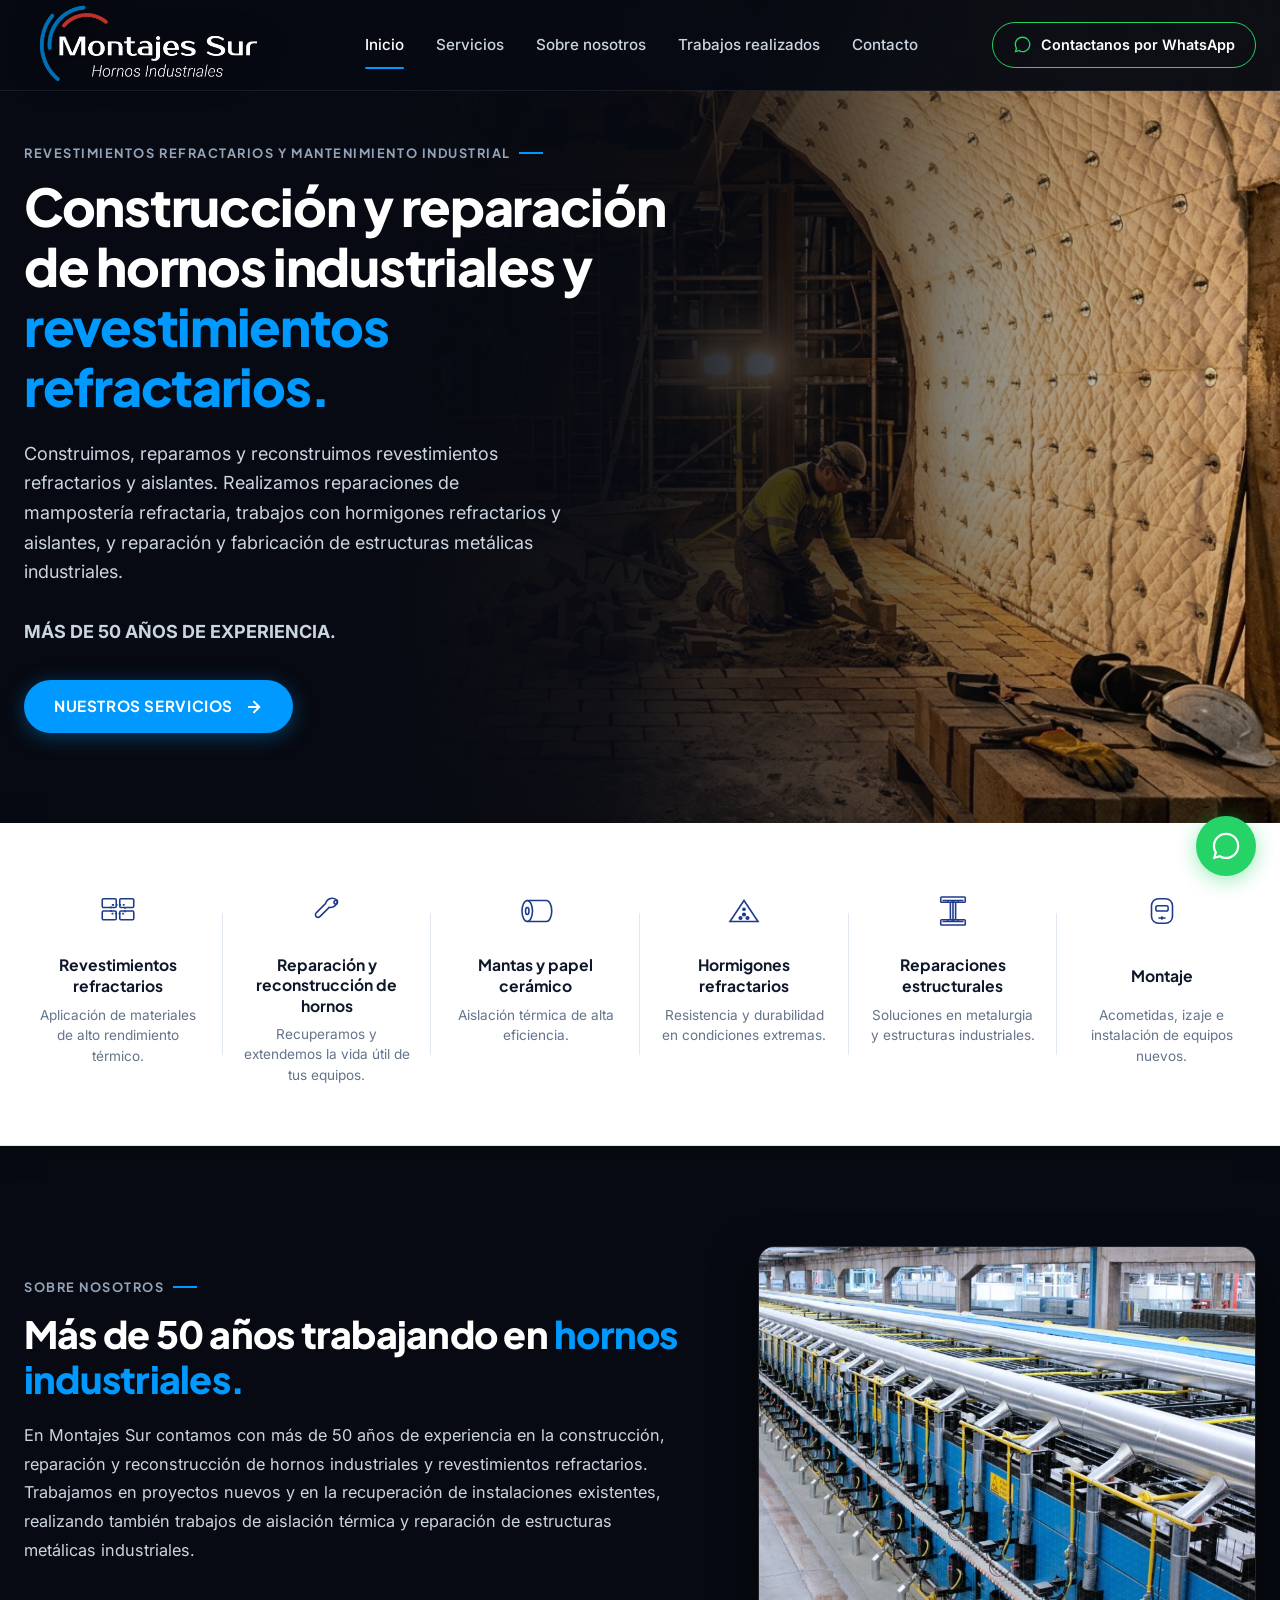
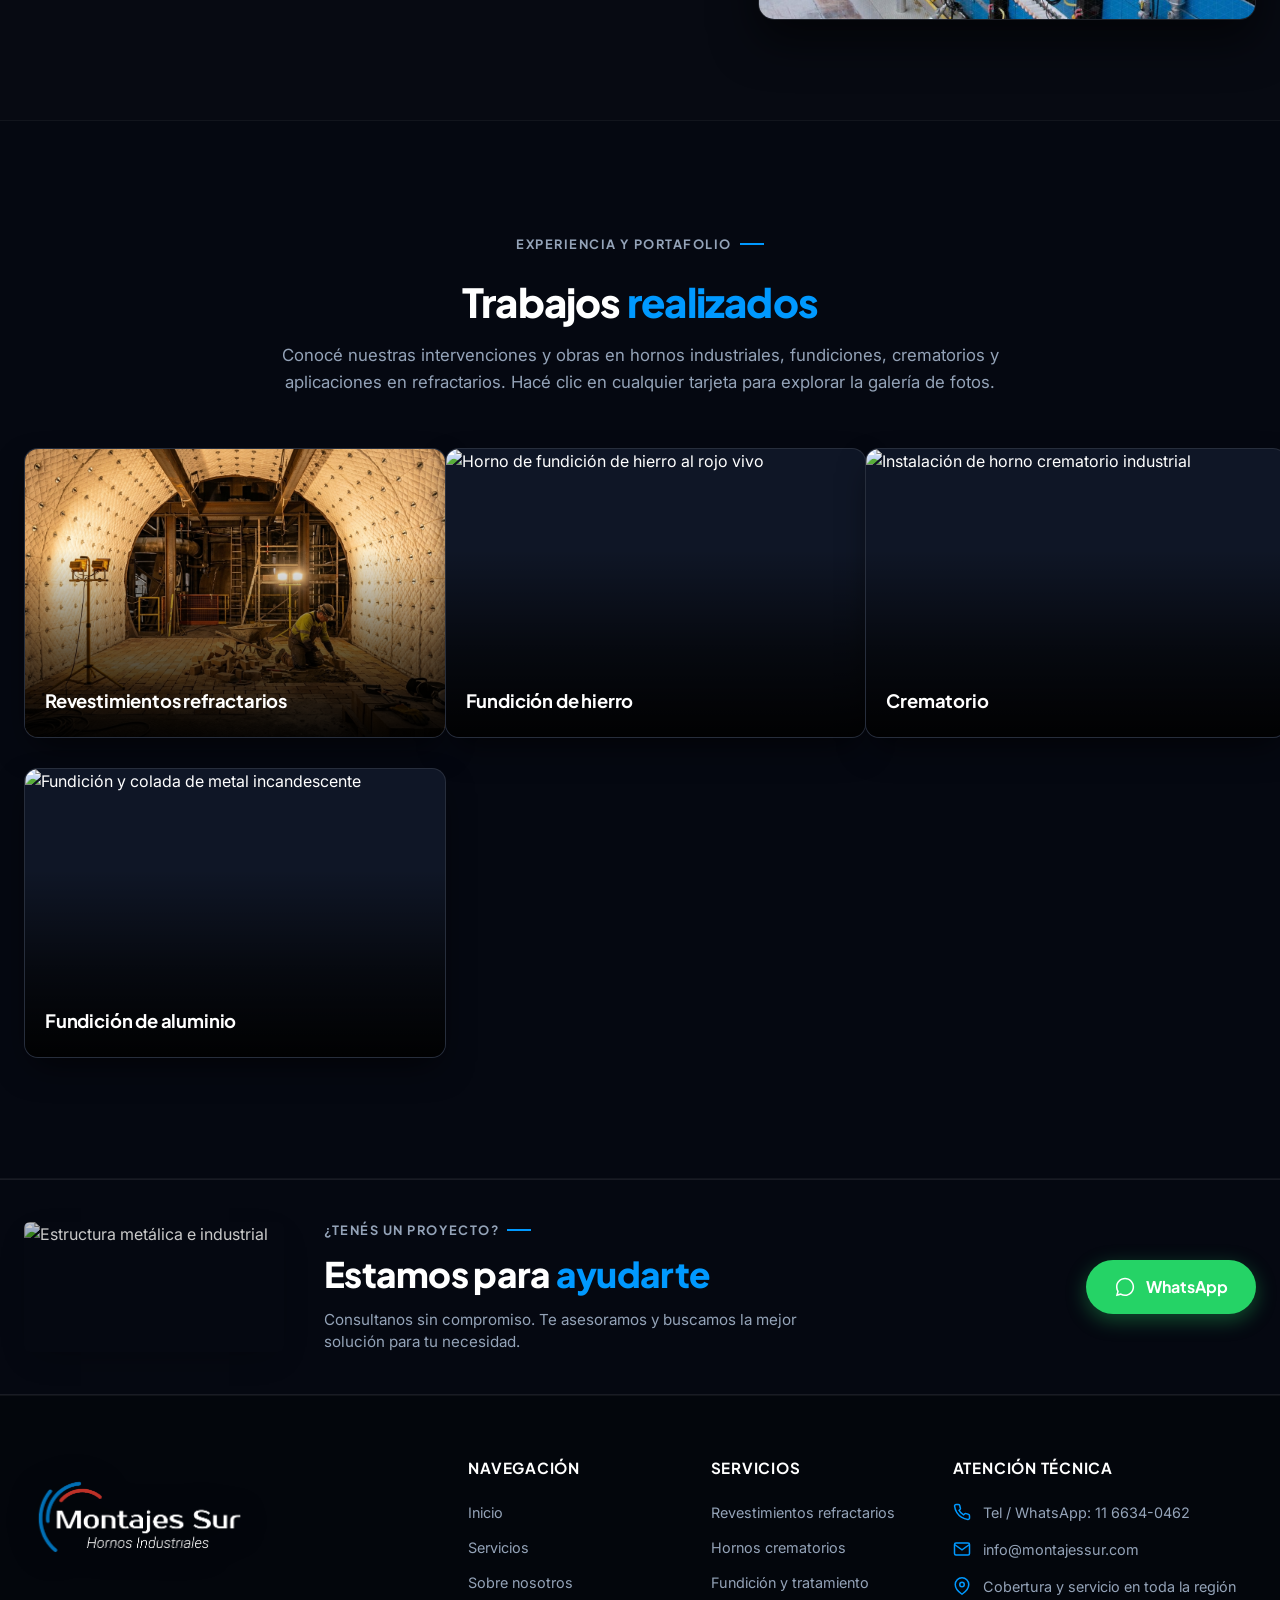
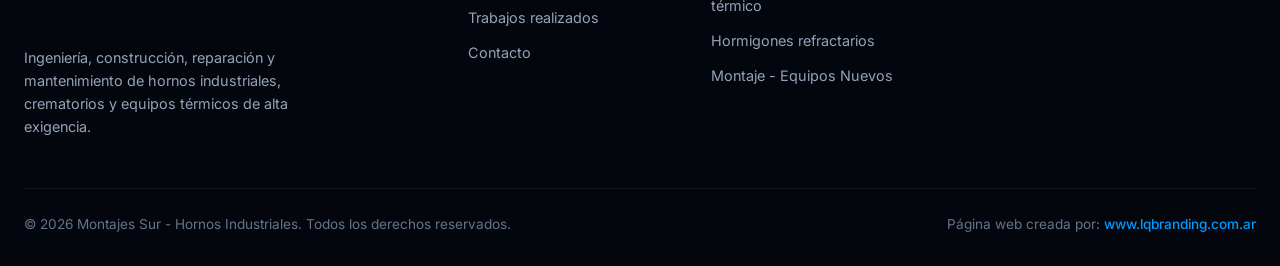
==== commit 379a6bbb: "Generar e implementar favicons cuadrados oficiales para Google Search (favicon.ico, 48x48, 192x192)" ====
--- a/index.html
+++ b/index.html
@@ -19,18 +19,23 @@
     <meta property="og:site_name" content="Montajes Sur">
     <meta property="og:title" content="Montajes Sur | Hornos Industriales y Revestimientos Refractarios">
     <meta property="og:description" content="Más de 50 años de experiencia en la construcción, reparación y mantenimiento de hornos industriales y revestimientos refractarios en Argentina.">
-    <meta property="og:image" content="IMG/hero-horno.jpg">
-    <meta property="og:image:alt" content="Montajes Sur - Hornos Industriales">
+    <meta property="og:image" content="IMG/og-logo.jpg">
+    <meta property="og:image:width" content="1200">
+    <meta property="og:image:height" content="630">
+    <meta property="og:image:type" content="image/jpeg">
+    <meta property="og:image:alt" content="Montajes Sur - Logotipo Oficial">
 
     <!-- Twitter Cards -->
     <meta name="twitter:card" content="summary_large_image">
     <meta name="twitter:title" content="Montajes Sur | Hornos Industriales y Revestimientos Refractarios">
     <meta name="twitter:description" content="Soluciones integrales en revestimientos refractarios y hornos industriales con más de 50 años de trayectoria.">
-    <meta name="twitter:image" content="IMG/hero-horno.jpg">
-
-    <!-- Favicon del sitio -->
-    <link rel="icon" type="image/png" href="IMG/Montaje Sur LOGO.png">
-    <link rel="apple-touch-icon" href="IMG/Montaje Sur LOGO.png">
+    <meta name="twitter:image" content="IMG/og-logo.jpg">
+
+    <!-- Favicon del sitio (Requisitos oficiales de Google Search: múltiplos de 48px cuadrados) -->
+    <link rel="icon" type="image/x-icon" href="favicon.ico">
+    <link rel="icon" type="image/png" sizes="48x48" href="favicon-48.png">
+    <link rel="icon" type="image/png" sizes="192x192" href="favicon-192.png">
+    <link rel="apple-touch-icon" sizes="180x180" href="apple-touch-icon.png">
 
     <!-- Datos Estructurados Schema.org (JSON-LD) para posicionamiento en Google -->
     <script type="application/ld+json">
--- a/style.css
+++ b/style.css
@@ -51,6 +51,8 @@
     scroll-behavior: smooth;
     font-size: 16px;
     scroll-padding-top: 105px;
+    overflow-x: hidden;
+    max-width: 100%;
 }
 
 /* Compensación de desplazamiento para que el header fijo nunca tape las secciones */
@@ -68,6 +70,8 @@
     color: var(--color-text-white);
     line-height: 1.6;
     overflow-x: hidden;
+    max-width: 100%;
+    position: relative;
     -webkit-font-smoothing: antialiased;
 }
 
@@ -109,6 +113,7 @@
 
 .section-pretitle {
     display: inline-flex;
+    flex-wrap: wrap;
     align-items: center;
     gap: 8px;
     font-family: var(--font-heading);
@@ -118,6 +123,8 @@
     text-transform: uppercase;
     color: var(--color-text-gray);
     margin-bottom: 14px;
+    max-width: 100%;
+    word-break: break-word;
 }
 
 .section-pretitle::after {
@@ -999,9 +1006,15 @@
     }
 
     .site-logo-img {
-        height: 138px;
-        max-width: 390px;
-        margin: -26px 0;
+        height: 96px;
+        max-width: 270px;
+        margin: -16px 0;
+    }
+
+    .footer-logo-img {
+        height: 110px;
+        max-width: 280px;
+        margin: -10px 0 12px 0;
     }
 
     /* Mostrar botón hamburguesa */
@@ -1009,13 +1022,14 @@
         display: flex;
     }
 
-    /* Menú móvil desplegable tipo Drawer */
+    /* Menú móvil desplegable tipo Drawer (usando transform para no expandir el ancho de pantalla) */
     .nav-menu {
         position: fixed;
         top: 0;
-        right: -100%;
+        right: 0;
+        transform: translateX(100%);
         width: 82%;
-        max-width: 340px;
+        max-width: 320px;
         height: 100vh;
         background-color: #080d1a;
         flex-direction: column;
@@ -1025,12 +1039,12 @@
         border-left: 1px solid var(--border-dark);
         box-shadow: -15px 0 35px rgba(0, 0, 0, 0.85);
         z-index: 2100;
-        transition: right 0.35s cubic-bezier(0.4, 0, 0.2, 1);
+        transition: transform 0.35s cubic-bezier(0.4, 0, 0.2, 1);
         overflow-y: auto;
     }
 
     .nav-menu.is-open {
-        right: 0;
+        transform: translateX(0);
     }
 
     .nav-link {
@@ -1117,17 +1131,34 @@
 /* Teléfonos móviles (<= 600px) */
 @media (max-width: 600px) {
     .nav-container {
+        height: 72px;
+    }
+
+    .brand-logo {
+        max-width: calc(100% - 54px);
+        display: inline-flex;
+        align-items: center;
+    }
+
+    .site-logo-img {
         height: 76px;
-    }
-
-    .site-logo-img {
-        height: 112px;
-        max-width: 310px;
-        margin: -20px 0;
+        max-width: 210px;
+        margin: -8px 0;
+    }
+
+    .footer-logo-img {
+        height: 80px;
+        max-width: 230px;
+        margin: -8px 0 10px 0;
+    }
+
+    .section-pretitle {
+        font-size: 0.72rem;
+        letter-spacing: 0.08em;
     }
 
     .hero-title {
-        font-size: 2.1rem;
+        font-size: 2.05rem;
     }
 
     .hero-description {
@@ -1182,6 +1213,51 @@
         flex-direction: column;
         gap: 12px;
         text-align: center;
+    }
+}
+
+/* Pantallas compactas (Samsung S20 FE a 360px, iPhone SE, etc. <= 400px) */
+@media (max-width: 400px) {
+    .container {
+        padding: 0 16px;
+    }
+
+    .site-logo-img {
+        height: 64px;
+        max-width: 180px;
+        margin: 0;
+    }
+
+    .hero-section {
+        padding-top: 100px;
+        padding-bottom: 50px;
+    }
+
+    .hero-title {
+        font-size: 1.8rem;
+        line-height: 1.2;
+    }
+
+    .hero-description {
+        font-size: 0.95rem;
+        margin-bottom: 24px;
+    }
+
+    .section-title-large {
+        font-size: 1.75rem;
+    }
+
+    .about-title {
+        font-size: 1.75rem;
+    }
+
+    .cta-banner-title {
+        font-size: 1.45rem;
+    }
+
+    .btn-primary-blue {
+        padding: 12px 22px;
+        font-size: 0.9rem;
     }
 }
 
@@ -1368,3 +1444,15 @@
     transform: scale(1.05);
 }
 
+/* Ocultar cualquier badge, drawer o widget de Netlify */
+#netlify-drawer,
+netlify-drawer,
+.netlify-badge,
+[data-netlify-deploy-id],
+iframe[src*="netlify"] {
+    display: none !important;
+    visibility: hidden !important;
+    opacity: 0 !important;
+    pointer-events: none !important;
+}
+
